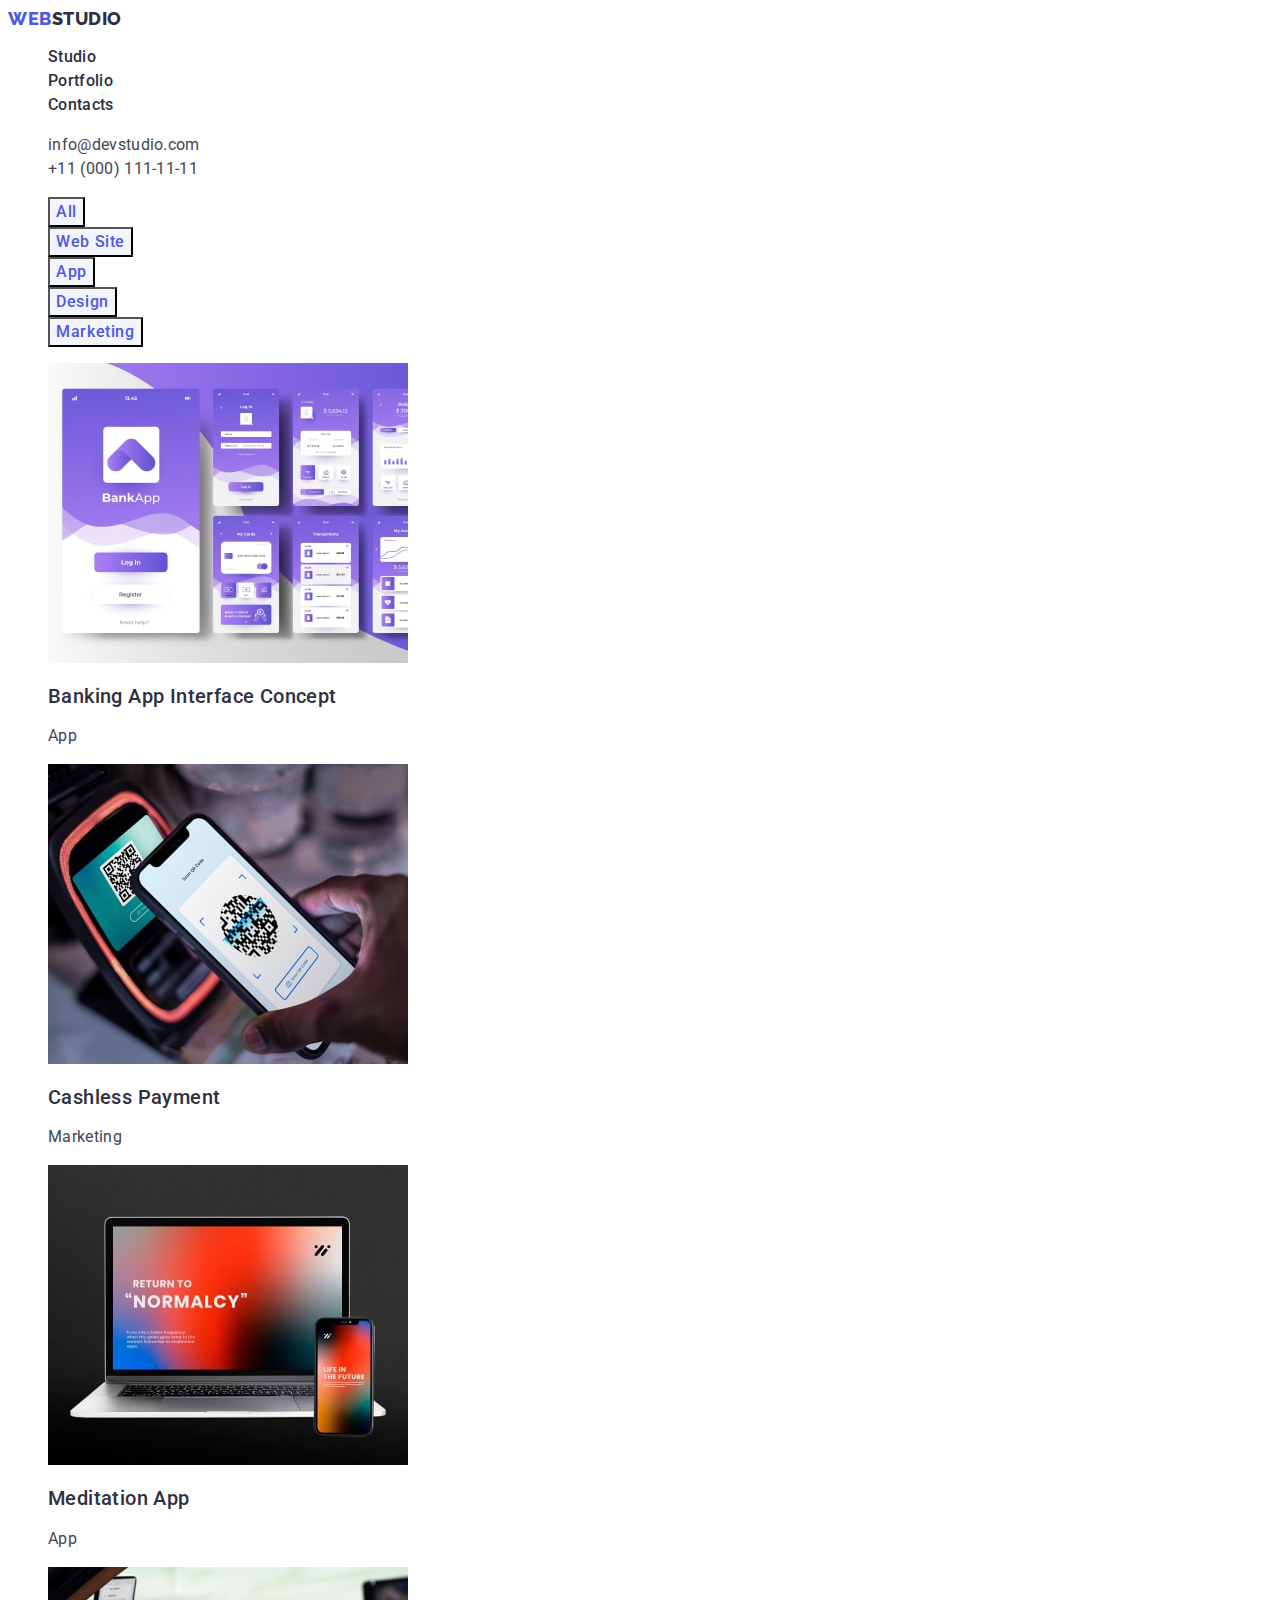
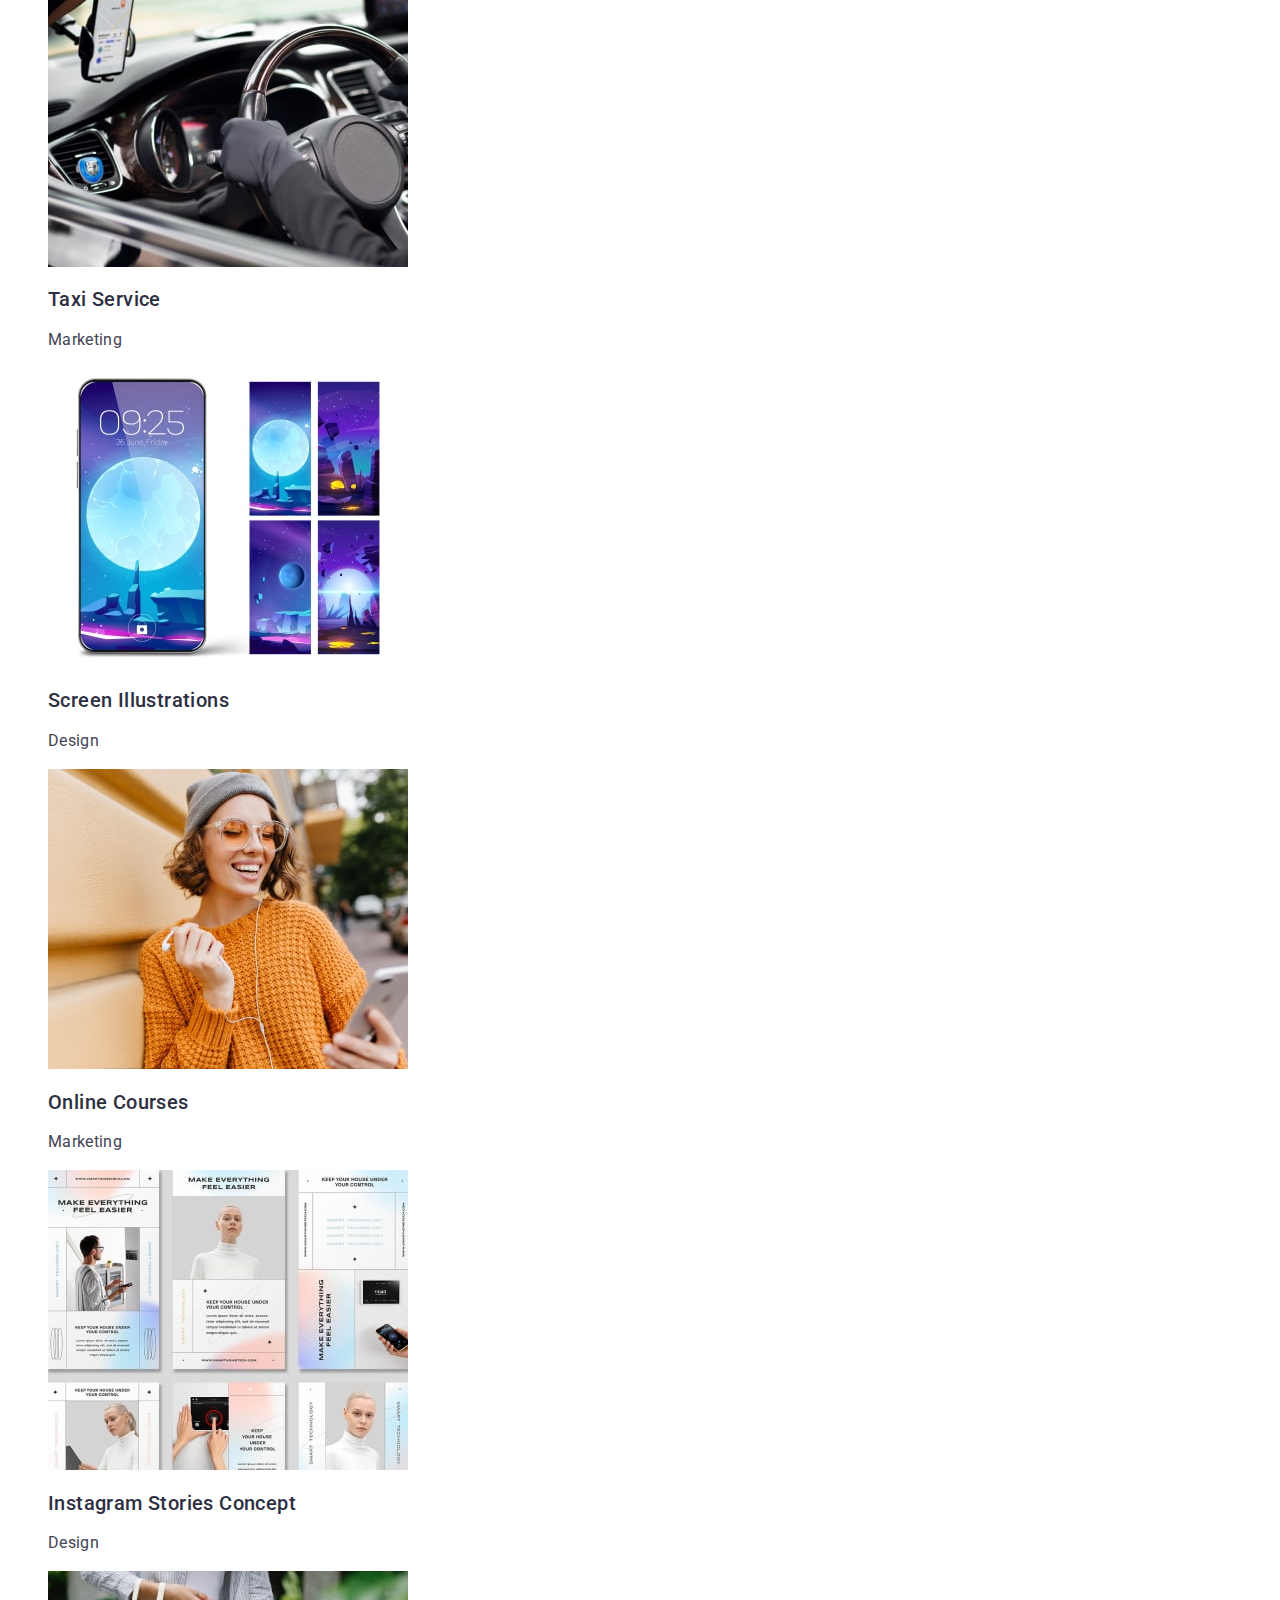
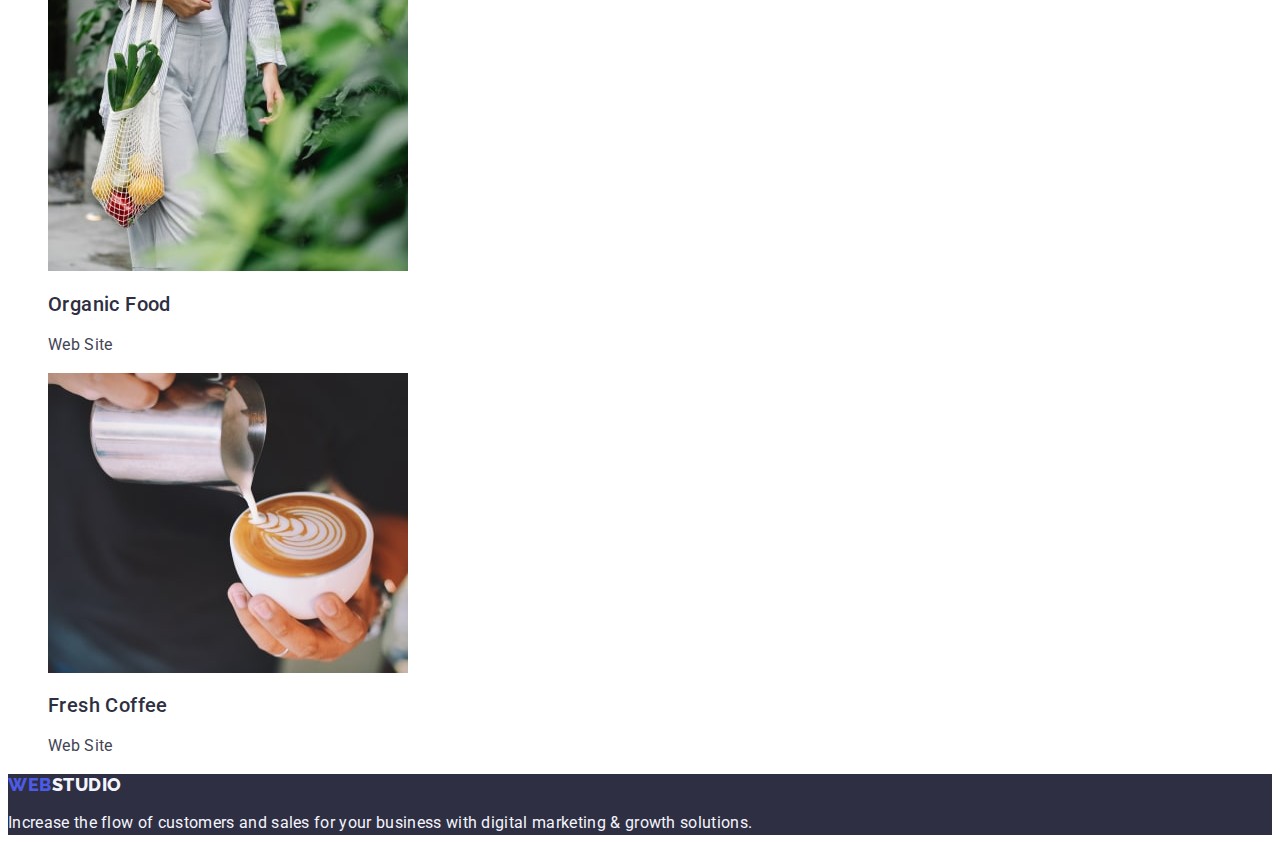
==== portfolio.html @ 81ff9414 "start" ====
<!DOCTYPE html>
<html lang="en">
  <head>
    <meta charset="UTF-8" />
    <meta name="viewport" content="width=device-width, initial-scale=1.0" />
    <title>Portfolio</title>
    <link rel="preconnect" href="https://fonts.googleapis.com" />
    <link rel="preconnect" href="https://fonts.gstatic.com" crossorigin />
    <link
      href="https://fonts.googleapis.com/css2?family=Raleway:wght@800&family=Roboto:wght@400;500;700&display=swap"
      rel="stylesheet"
    />
    <link rel="stylesheet" href="./css/style.css" />
  </head>
  <body>
    <header class="header">
      <nav class="header-navigation">
        <a class="header-logo link" href="./index.html"
          >Web<span class="header-logo-second">Studio</span></a
        >
        <ul class="header-list list">
          <li class="header-item">
            <a class="header-link link" href="./index.html">Studio</a>
          </li>
          <li class="header-item">
            <a class="header-link link" href="./portfolio.html">Portfolio</a>
          </li>
          <li class="header-item">
            <a class="header-link link" href="">Contacts</a>
          </li>
        </ul>
      </nav>
      <address class="header-mailto">
        <ul class="header-mailto-list list">
          <li class="header-mailto-item">
            <a class="header-mailto-link link" href="mailto:info@devstudio.com"
              >info@devstudio.com</a
            >
          </li>
          <li class="header-mailto-item">
            <a class="header-mailto-link link" href="tel:+110001111111"
              >+11 (000) 111-11-11</a
            >
          </li>
        </ul>
      </address>
    </header>
    <main>
      <section class="portfolio">
        <h1 hidden>Portfolio</h1>
        <ul class="portfolio-list list">
          <li class="portfolio-item">
            <button type="button" class="portfolio-btn link-btn">All</button>
          </li>
          <li class="portfolio-item">
            <button type="button" class="portfolio-btn link-btn">
              Web Site
            </button>
          </li>
          <li class="portfolio-item">
            <button type="button" class="portfolio-btn link-btn">App</button>
          </li>
          <li class="portfolio-item">
            <button type="button" class="portfolio-btn link-btn">Design</button>
          </li>
          <li class="portfolio-item">
            <button type="button" class="portfolio-btn link-btn">
              Marketing
            </button>
          </li>
        </ul>
        <ul class="portfolio-sec-list list">
          <li class="portfolio-sec-item">
            <a href="" class="portfolio-sec-link link">
              <img
                src="./images/imgportf1.jpg"
                alt="Banking App"
                width="360"
                height="300"
              />
              <h2 class="portfolio-sec-subtitle">
                Banking App Interface Concept
              </h2>
              <p class="portfolio-sec-text">App</p>
            </a>
          </li>
          <li class="portfolio-sec-item">
            <a href="" class="portfolio-sec-link link">
              <img
                class="portfolio-sec-img"
                src="./images/imgportf2.jpg"
                alt="Cashless Payment"
                width="360"
                height="300"
              />
              <h2 class="portfolio-sec-subtitle">Cashless Payment</h2>
              <p class="portfolio-sec-text">Marketing</p>
            </a>
          </li>
          <li class="portfolio-sec-item">
            <a href="" class="portfolio-sec-link link">
              <img
                class="portfolio-sec-img"
                src="./images/imgportf3.jpg"
                alt="Meditation App"
                width="360"
                height="300"
              />
              <h2 class="portfolio-sec-subtitle">Meditation App</h2>
              <p class="portfolio-sec-text">App</p>
            </a>
          </li>
          <li class="portfolio-sec-item">
            <a href="" class="portfolio-sec-link link">
              <img
                class="portfolio-sec-img"
                src="./images/imgportf4.jpg"
                alt="Taxi Service"
                width="360"
                height="300"
              />
              <h2 class="portfolio-sec-subtitle">Taxi Service</h2>
              <p class="portfolio-sec-text">Marketing</p>
            </a>
          </li>
          <li class="portfolio-sec-item">
            <a href="" class="portfolio-sec-link link">
              <img
                class="portfolio-sec-img"
                src="./images/imgportf5.jpg"
                alt="Screen Illustrations"
                width="360"
                height="300"
              />
              <h2 class="portfolio-sec-subtitle">Screen Illustrations</h2>
              <p class="portfolio-sec-text">Design</p>
            </a>
          </li>
          <li class="portfolio-sec-item">
            <a href="" class="portfolio-sec-link link">
              <img
                class="portfolio-sec-img"
                src="./images/imgportf6.jpg"
                alt="Girl smiles"
                width="360"
                height="300"
              />
              <h2 class="portfolio-sec-subtitle">Online Courses</h2>
              <p class="portfolio-sec-text">Marketing</p>
            </a>
          </li>
          <li class="portfolio-sec-item">
            <a href="" class="portfolio-sec-link link">
              <img
                class="portfolio-sec-img"
                src="./images/imgportf7.jpg"
                alt="Instagram Stories Concept"
                width="360"
                height="300"
              />
              <h2 class="portfolio-sec-subtitle">Instagram Stories Concept</h2>
              <p class="portfolio-sec-text">Design</p>
            </a>
          </li>
          <li class="portfolio-sec-item">
            <a href="" class="portfolio-sec-link link">
              <img
                class="portfolio-sec-img"
                src="./images/imgportf8.jpg"
                alt="Woman carries vegetables"
                width="360"
                height="300"
              />
              <h2 class="portfolio-sec-subtitle">Organic Food</h2>
              <p class="portfolio-sec-text">Web Site</p>
            </a>
          </li>
          <li class="portfolio-sec-item">
            <a href="" class="portfolio-sec-link link">
              <img
                class="portfolio-sec-img"
                src="./images/imgportf9.jpg"
                alt="Cup of coffee"
                width="360"
                height="300"
              />
              <h2 class="portfolio-sec-subtitle">Fresh Coffee</h2>
              <p class="portfolio-sec-text">Web Site</p>
            </a>
          </li>
        </ul>
      </section>
    </main>
    <footer class="footer">
      <a class="footer-logo link" href="./index.html"
        >Web<span class="footer-logo-second">Studio</span></a
      >
      <p class="footer-text">
        Increase the flow of customers and sales for your business with digital
        marketing & growth solutions.
      </p>
    </footer>
  </body>
</html>
---- css/style.css ----
:root {
  --color-iris: #4d5ae5;
  --color-ocean: #404bbf;
  --color-navy-blue: #2e2f42;
  --color-green: #31d0aa;
  --color-slate: #434455;
  --color-light-slate: #8e8f99;
  --color-cornflower: #e7e9fc;
  --color-cloud: #f4f4fd;
  --color-navy-blue-modal: #2e2f42;
  --color-grey: #2e2f42;
  --color-white: #ffffff;
  --color-dairy: #fcfcfc;

  --font-family: "Roboto", sans-serif;
  --font-family: "Raleway" sans-serif;

  --font-weight: 800px;
  --font-weight: 700px;
  --font-weight: 500px;
  --font-weight: 400px;

  --font-size: 16px;
  --font-size: 18px;
  --font-size: 20px;
  --font-size: 36px;
  --font-size: 56px;

  --text-decoration: none;
  --list-style-type: none;

  --line-height: 1.16em;
  --line-height: 1.5em;
  --line-height: 1.07em;
  --line-height: 1.2em;
  --line-height: 1.11em;
  --line-height: 1.17em;
  --letter-spacing: -0.02em;
  --letter-spacing: -0.03em;
  --letter-spacing: -0.04em;
  --text-transform: uppercase;
  --background-color: #fff;
  --background-color: #404bbf;
  --background-color: #2e2f42;
  --background-color: #4d5ae5;
}

body {
  font-family: "Roboto", sans-serif;
  background-color: #fff;
  color: #434455;
}

.link {
  text-decoration: none;
}
.link-btn {
  text-decoration: none;
}
.link-logo {
  text-decoration: none;
}
.link:hover,
.link:focus {
  color: #404bbf;
}
.link-btn:hover,
.link-btn:focus {
  color: #fff;
  background-color: #404bbf;
}
.list {
  list-style-type: none;
}

.header-logo {
  color: #4d5ae5;
  background-color: var(--white, #fff);
  font-family: "Raleway", sans-serif;
  font-size: 18px;
  font-weight: 800;
  line-height: 1.17em;
  letter-spacing: 0.03em;
  text-transform: uppercase;
  text-decoration: none;
}

.header-logo-second {
  color: var(--navyblue, #2e2f42);
}

.header-link {
  color: var(--navyblue, #2e2f42);
  font-size: 16px;
  font-weight: 500;
  line-height: 1.5em;
  letter-spacing: 0.02em;
}

.header-mailto {
  font-style: normal;
}

.header-mailto-link {
  color: var(--slate, #434455);
  font-size: 16px;
  line-height: 1.5em;
  letter-spacing: 0.02em;
}

.hero {
  background-color: #2e2f42;
}
.hero-title {
  color: var(--white, #fff);
  text-align: center;
  font-size: 56px;
  line-height: 1.07em;
  letter-spacing: 0.02em;
}
.hero-button {
  color: var(--white, #fff);
  background-color: var(--iris, #4d5ae5);
  font-family: "Roboto", sans-serif;
  font-weight: 500;
  font-size: 16px;
  line-height: 1.5em;
  letter-spacing: 0.04em;
  cursor: pointer;
}
.values {
  font-weight: 500;
  font-size: 20px;
  line-height: 1.2em;
  letter-spacing: 0.02em;
}
.values-subtitle {
  color: #2e2f42;
  font-weight: 500;
  font-size: 20px;
  line-height: 1.2em;
  letter-spacing: 0.02em;
}
.values-text {
  font-size: 16px;
  line-height: 1.5em;
  letter-spacing: 0.02em;
  color: var(--slate, #434455);
}
.product {
  background-color: var(--white, #fff);
}
.product-title {
  color: var(--navyblue, #2e2f42);
  text-align: center;
  font-size: 36px;
  line-height: 1.11em;
  letter-spacing: 0.02em;
  text-transform: capitalize;
}
.product-img {
  color: #e7e9fc;
}
.team {
  background-color: var(--cloud, #f4f4fd);
}
.team-title {
  color: var(--navyblue, #2e2f42);
  text-align: center;
  font-size: 36px;
  line-height: 1.11em;
  letter-spacing: 0.02em;
  text-transform: capitalize;
}
.team-item {
  background-color: var(--white, #fff);
}
.team-img {
  background-color: var(--white, #fff);
}
.team-subtitle {
  background-color: var(--white, #fff);
  color: var(--navyblue, #2e2f42);
  font-size: 20px;
  font-weight: 500;
  line-height: 1.2em;
  letter-spacing: 0.02em;
}
.team-text {
  background-color: var(--white, #fff);
  color: var(--slate, #434455);
  font-size: 16px;
  line-height: 1.5em;
  letter-spacing: 0.02em;
}
.footer {
  background-color: var(--navyblue, #2e2f42);
}
.footer-logo {
  color: var(--iris, #4d5ae5);
  font-family: "Raleway", sans-serif;
  font-size: 18px;
  font-weight: 800;
  line-height: 1.17em;
  letter-spacing: 0.03em;
  text-transform: uppercase;
}
.footer-logo-second {
  color: var(--cloud, #f4f4fd);
}
.footer-text {
  color: var(--cloud, #f4f4fd);
  font-size: 16px;
  line-height: 1.5em;
  letter-spacing: 0.02em;
}

.portfolio {
  background-color: var(--white, #fff);
}
.portfolio-btn {
  background-color: var(--cloud, #f4f4fd);
  color: #4d5ae5;
  text-align: center;
  font-family: "Roboto", sans-serif;
  font-size: 16px;
  font-weight: 500;
  line-height: 1.5;
  letter-spacing: 0.04em;
  cursor: pointer;
}
.portfolio-sec-subtitle {
  color: var(--navyblue, #2e2f42);
  font-size: 20px;
  font-weight: 500;
  line-height: 1.2;
  letter-spacing: 0.02em;
}
.portfolio-sec-text {
  color: var(--slate, #434455);
  font-size: 16px;
  line-height: 1.5;
  letter-spacing: 0.02em;
}
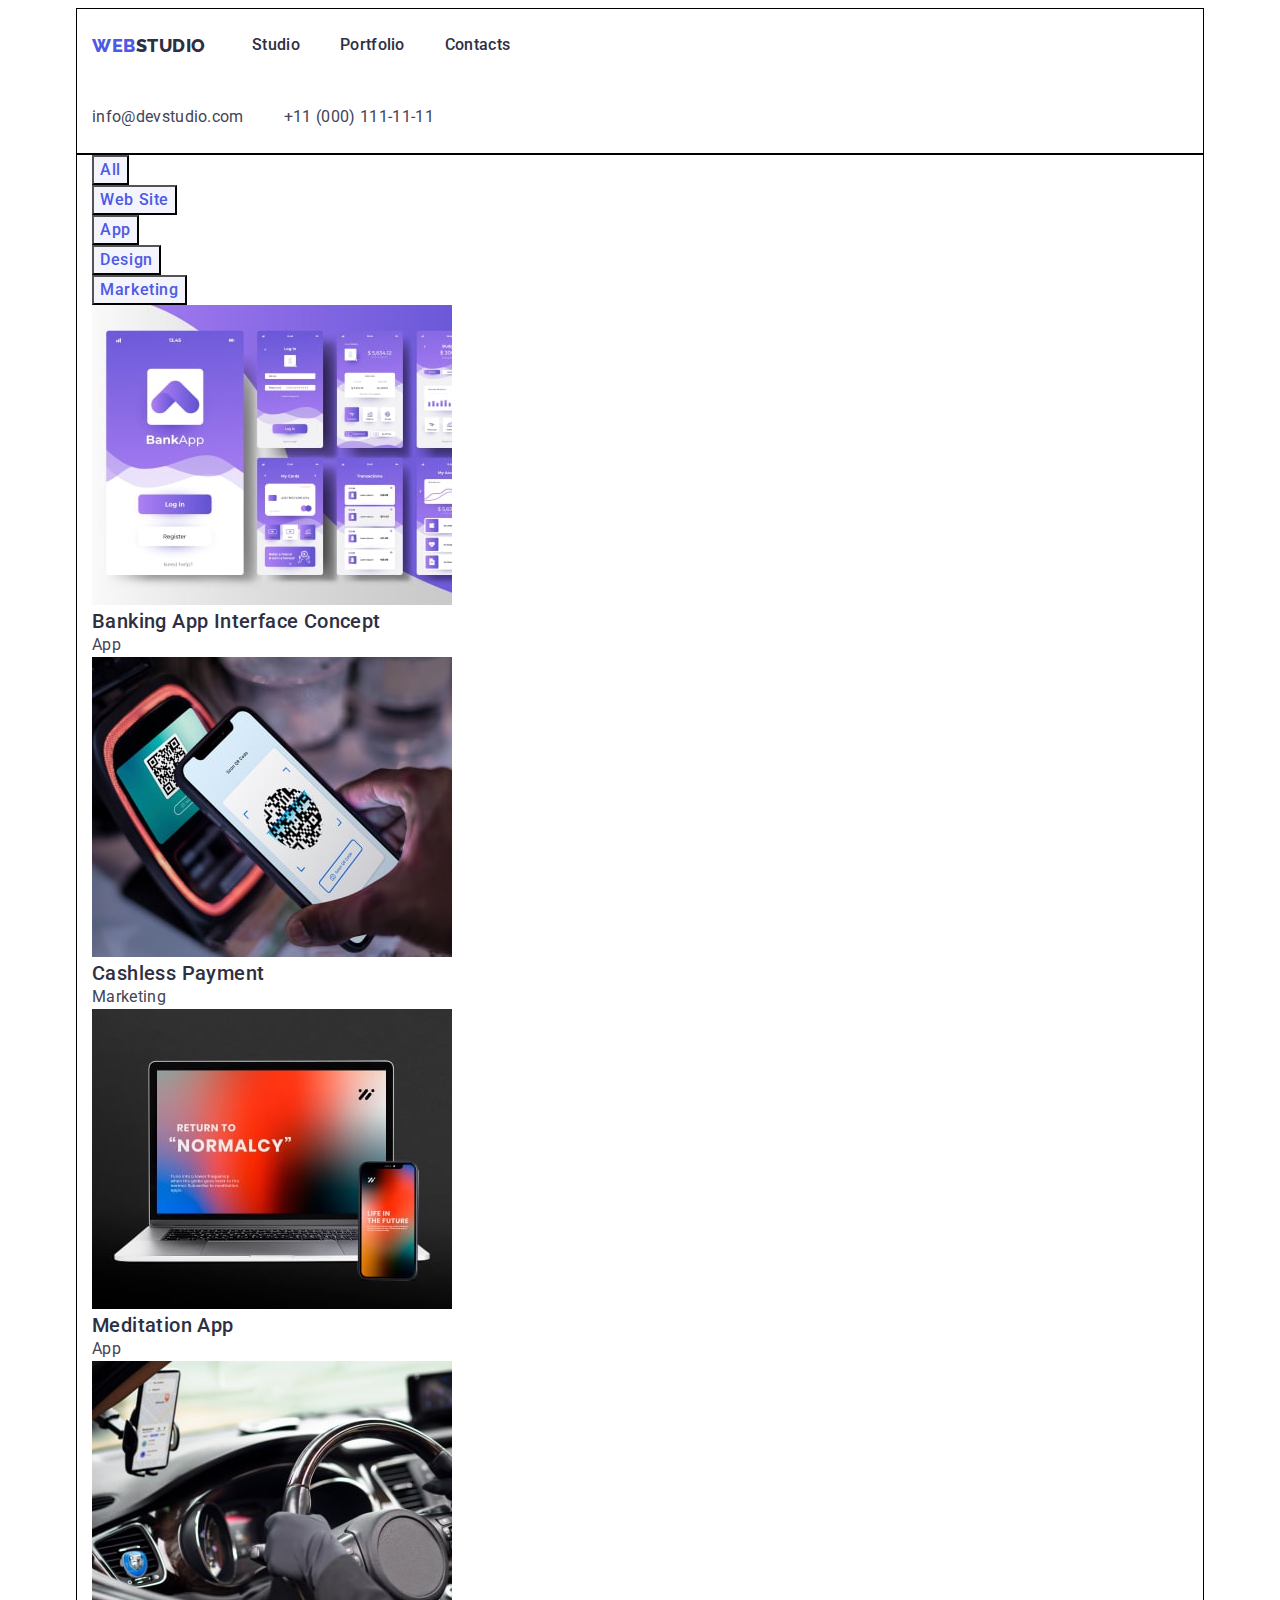
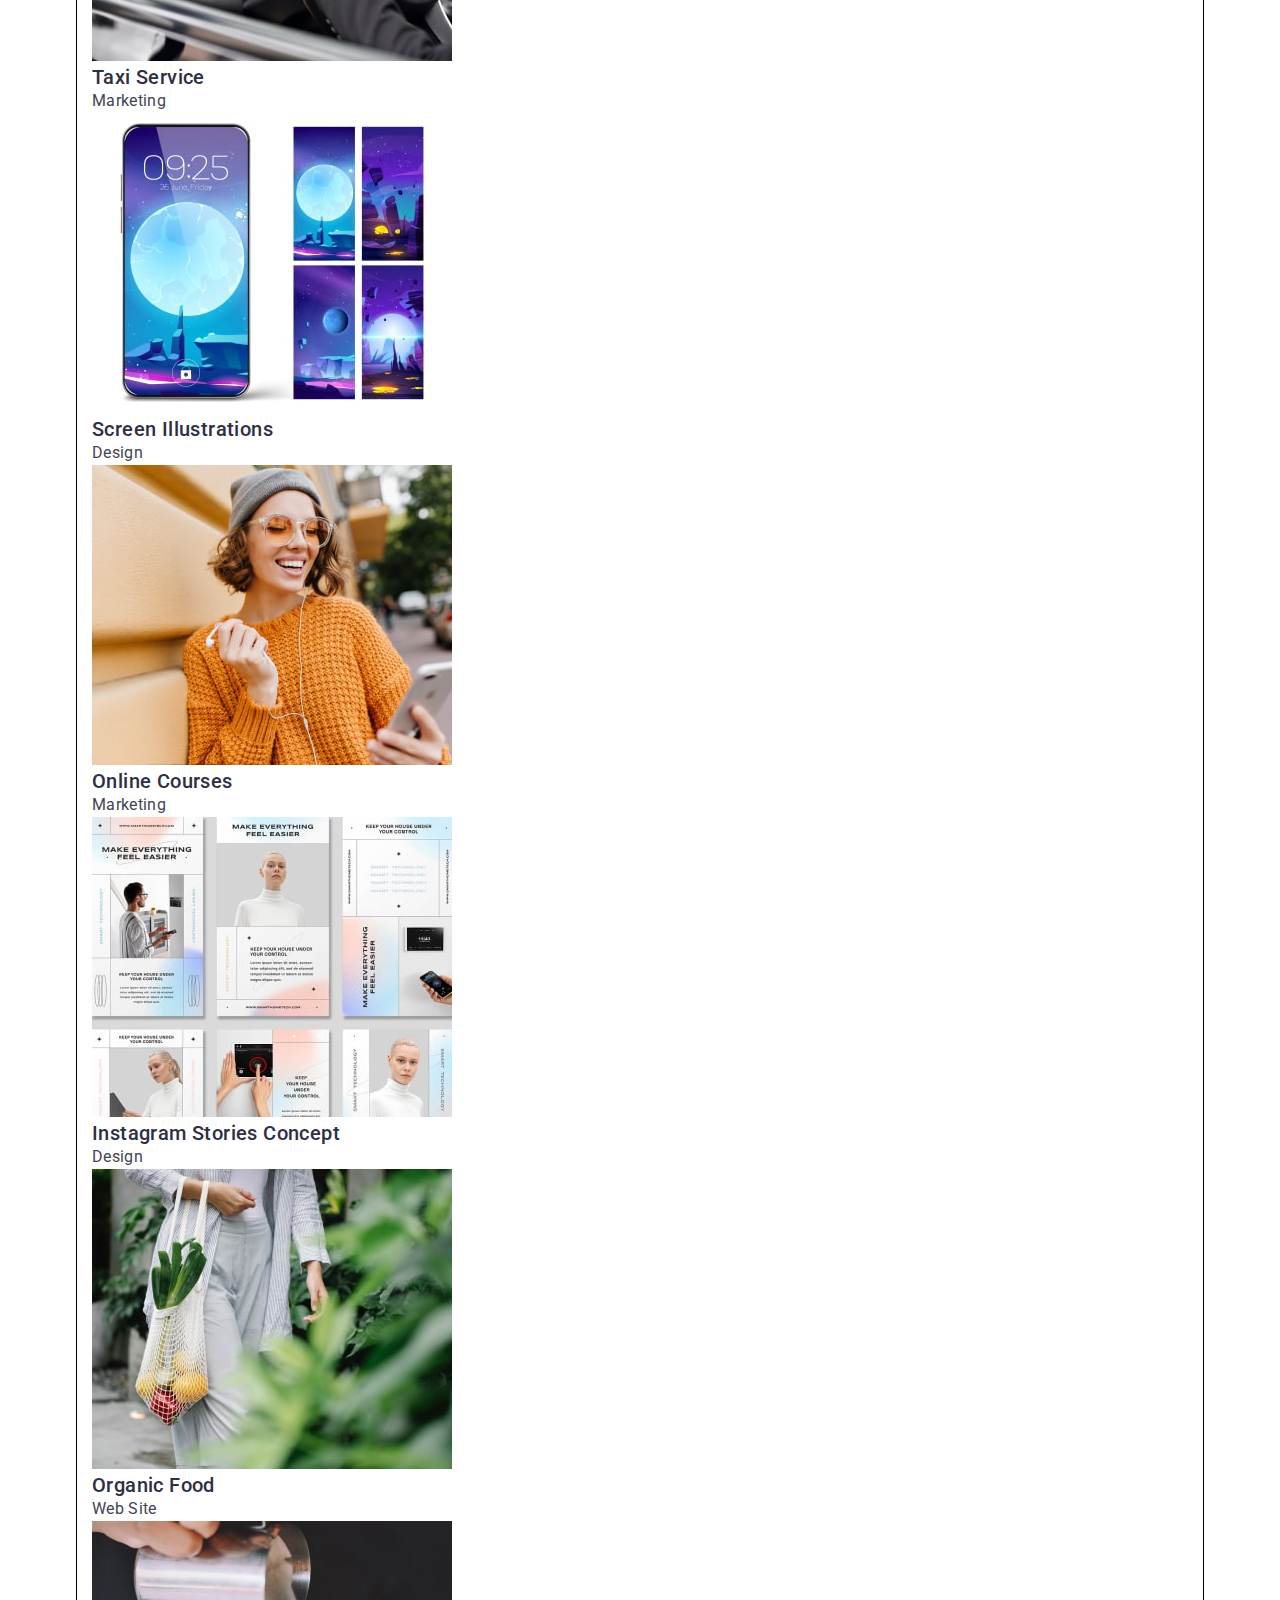
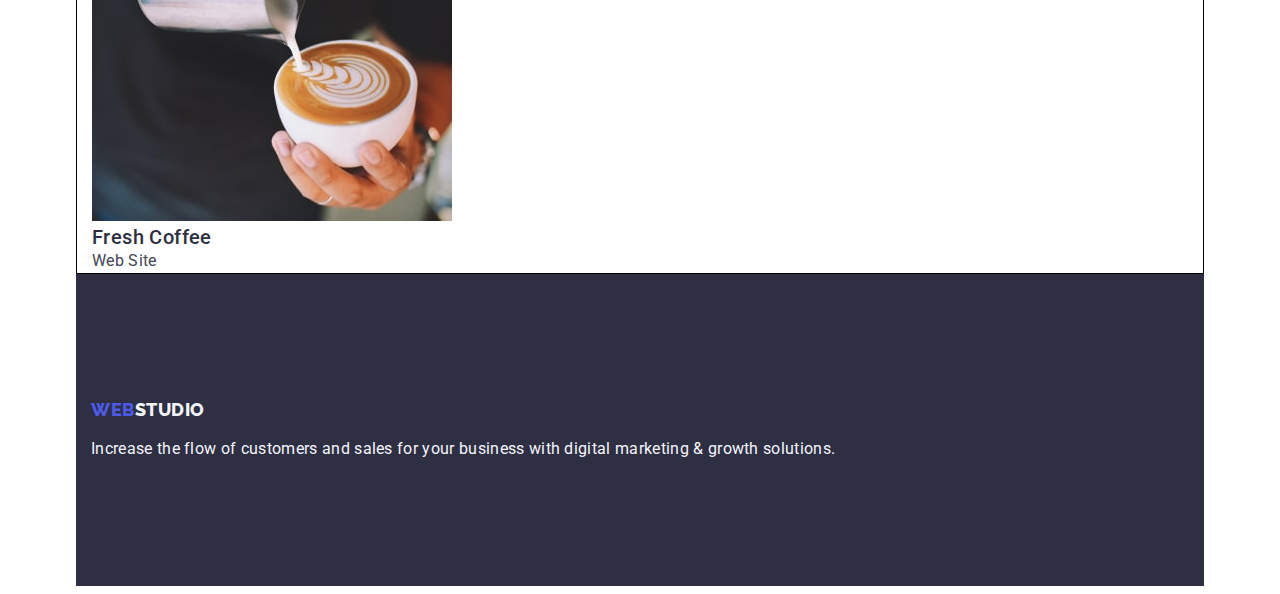
==== commit a17d02f0: "audit" ====
--- a/portfolio.html
+++ b/portfolio.html
@@ -14,191 +14,204 @@
   </head>
   <body>
     <header class="header">
-      <nav class="header-navigation">
-        <a class="header-logo link" href="./index.html"
-          >Web<span class="header-logo-second">Studio</span></a
-        >
-        <ul class="header-list list">
-          <li class="header-item">
-            <a class="header-link link" href="./index.html">Studio</a>
-          </li>
-          <li class="header-item">
-            <a class="header-link link" href="./portfolio.html">Portfolio</a>
-          </li>
-          <li class="header-item">
-            <a class="header-link link" href="">Contacts</a>
-          </li>
-        </ul>
-      </nav>
-      <address class="header-mailto">
-        <ul class="header-mailto-list list">
-          <li class="header-mailto-item">
-            <a class="header-mailto-link link" href="mailto:info@devstudio.com"
-              >info@devstudio.com</a
-            >
-          </li>
-          <li class="header-mailto-item">
-            <a class="header-mailto-link link" href="tel:+110001111111"
-              >+11 (000) 111-11-11</a
-            >
-          </li>
-        </ul>
-      </address>
+      <div class="container">
+        <nav class="header-navigation">
+          <a class="header-logo link" href="./index.html"
+            >Web<span class="header-logo-second">Studio</span></a
+          >
+          <ul class="header-list list">
+            <li class="header-item">
+              <a class="header-link link" href="./index.html">Studio</a>
+            </li>
+            <li class="header-item">
+              <a class="header-link link" href="./portfolio.html">Portfolio</a>
+            </li>
+            <li class="header-item">
+              <a class="header-link link" href="">Contacts</a>
+            </li>
+          </ul>
+        </nav>
+        <address class="header-mailto">
+          <ul class="header-mailto-list list">
+            <li class="header-mailto-item">
+              <a
+                class="header-mailto-link link"
+                href="mailto:info@devstudio.com"
+                >info@devstudio.com</a
+              >
+            </li>
+            <li class="header-mailto-item">
+              <a class="header-mailto-link link" href="tel:+110001111111"
+                >+11 (000) 111-11-11</a
+              >
+            </li>
+          </ul>
+        </address>
+      </div>
     </header>
     <main>
       <section class="portfolio">
-        <h1 hidden>Portfolio</h1>
-        <ul class="portfolio-list list">
-          <li class="portfolio-item">
-            <button type="button" class="portfolio-btn link-btn">All</button>
-          </li>
-          <li class="portfolio-item">
-            <button type="button" class="portfolio-btn link-btn">
-              Web Site
-            </button>
-          </li>
-          <li class="portfolio-item">
-            <button type="button" class="portfolio-btn link-btn">App</button>
-          </li>
-          <li class="portfolio-item">
-            <button type="button" class="portfolio-btn link-btn">Design</button>
-          </li>
-          <li class="portfolio-item">
-            <button type="button" class="portfolio-btn link-btn">
-              Marketing
-            </button>
-          </li>
-        </ul>
-        <ul class="portfolio-sec-list list">
-          <li class="portfolio-sec-item">
-            <a href="" class="portfolio-sec-link link">
-              <img
-                src="./images/imgportf1.jpg"
-                alt="Banking App"
-                width="360"
-                height="300"
-              />
-              <h2 class="portfolio-sec-subtitle">
-                Banking App Interface Concept
-              </h2>
-              <p class="portfolio-sec-text">App</p>
-            </a>
-          </li>
-          <li class="portfolio-sec-item">
-            <a href="" class="portfolio-sec-link link">
-              <img
-                class="portfolio-sec-img"
-                src="./images/imgportf2.jpg"
-                alt="Cashless Payment"
-                width="360"
-                height="300"
-              />
-              <h2 class="portfolio-sec-subtitle">Cashless Payment</h2>
-              <p class="portfolio-sec-text">Marketing</p>
-            </a>
-          </li>
-          <li class="portfolio-sec-item">
-            <a href="" class="portfolio-sec-link link">
-              <img
-                class="portfolio-sec-img"
-                src="./images/imgportf3.jpg"
-                alt="Meditation App"
-                width="360"
-                height="300"
-              />
-              <h2 class="portfolio-sec-subtitle">Meditation App</h2>
-              <p class="portfolio-sec-text">App</p>
-            </a>
-          </li>
-          <li class="portfolio-sec-item">
-            <a href="" class="portfolio-sec-link link">
-              <img
-                class="portfolio-sec-img"
-                src="./images/imgportf4.jpg"
-                alt="Taxi Service"
-                width="360"
-                height="300"
-              />
-              <h2 class="portfolio-sec-subtitle">Taxi Service</h2>
-              <p class="portfolio-sec-text">Marketing</p>
-            </a>
-          </li>
-          <li class="portfolio-sec-item">
-            <a href="" class="portfolio-sec-link link">
-              <img
-                class="portfolio-sec-img"
-                src="./images/imgportf5.jpg"
-                alt="Screen Illustrations"
-                width="360"
-                height="300"
-              />
-              <h2 class="portfolio-sec-subtitle">Screen Illustrations</h2>
-              <p class="portfolio-sec-text">Design</p>
-            </a>
-          </li>
-          <li class="portfolio-sec-item">
-            <a href="" class="portfolio-sec-link link">
-              <img
-                class="portfolio-sec-img"
-                src="./images/imgportf6.jpg"
-                alt="Girl smiles"
-                width="360"
-                height="300"
-              />
-              <h2 class="portfolio-sec-subtitle">Online Courses</h2>
-              <p class="portfolio-sec-text">Marketing</p>
-            </a>
-          </li>
-          <li class="portfolio-sec-item">
-            <a href="" class="portfolio-sec-link link">
-              <img
-                class="portfolio-sec-img"
-                src="./images/imgportf7.jpg"
-                alt="Instagram Stories Concept"
-                width="360"
-                height="300"
-              />
-              <h2 class="portfolio-sec-subtitle">Instagram Stories Concept</h2>
-              <p class="portfolio-sec-text">Design</p>
-            </a>
-          </li>
-          <li class="portfolio-sec-item">
-            <a href="" class="portfolio-sec-link link">
-              <img
-                class="portfolio-sec-img"
-                src="./images/imgportf8.jpg"
-                alt="Woman carries vegetables"
-                width="360"
-                height="300"
-              />
-              <h2 class="portfolio-sec-subtitle">Organic Food</h2>
-              <p class="portfolio-sec-text">Web Site</p>
-            </a>
-          </li>
-          <li class="portfolio-sec-item">
-            <a href="" class="portfolio-sec-link link">
-              <img
-                class="portfolio-sec-img"
-                src="./images/imgportf9.jpg"
-                alt="Cup of coffee"
-                width="360"
-                height="300"
-              />
-              <h2 class="portfolio-sec-subtitle">Fresh Coffee</h2>
-              <p class="portfolio-sec-text">Web Site</p>
-            </a>
-          </li>
-        </ul>
+        <div class="container">
+          <h1 hidden>Portfolio</h1>
+          <ul class="portfolio-list list">
+            <li class="portfolio-item">
+              <button type="button" class="portfolio-btn link-btn">All</button>
+            </li>
+            <li class="portfolio-item">
+              <button type="button" class="portfolio-btn link-btn">
+                Web Site
+              </button>
+            </li>
+            <li class="portfolio-item">
+              <button type="button" class="portfolio-btn link-btn">App</button>
+            </li>
+            <li class="portfolio-item">
+              <button type="button" class="portfolio-btn link-btn">
+                Design
+              </button>
+            </li>
+            <li class="portfolio-item">
+              <button type="button" class="portfolio-btn link-btn">
+                Marketing
+              </button>
+            </li>
+          </ul>
+          <ul class="portfolio-sec-list list">
+            <li class="portfolio-sec-item">
+              <a href="" class="portfolio-sec-link link">
+                <img
+                  class="portfolio-sec-img"
+                  src="./images/imgportf1.jpg"
+                  alt="Banking App"
+                  width="360"
+                  height="300"
+                />
+                <h2 class="portfolio-sec-subtitle">
+                  Banking App Interface Concept
+                </h2>
+                <p class="portfolio-sec-text">App</p>
+              </a>
+            </li>
+            <li class="portfolio-sec-item">
+              <a href="" class="portfolio-sec-link link">
+                <img
+                  class="portfolio-sec-img"
+                  src="./images/imgportf2.jpg"
+                  alt="Cashless Payment"
+                  width="360"
+                  height="300"
+                />
+                <h2 class="portfolio-sec-subtitle">Cashless Payment</h2>
+                <p class="portfolio-sec-text">Marketing</p>
+              </a>
+            </li>
+            <li class="portfolio-sec-item">
+              <a href="" class="portfolio-sec-link link">
+                <img
+                  class="portfolio-sec-img"
+                  src="./images/imgportf3.jpg"
+                  alt="Meditation App"
+                  width="360"
+                  height="300"
+                />
+                <h2 class="portfolio-sec-subtitle">Meditation App</h2>
+                <p class="portfolio-sec-text">App</p>
+              </a>
+            </li>
+            <li class="portfolio-sec-item">
+              <a href="" class="portfolio-sec-link link">
+                <img
+                  class="portfolio-sec-img"
+                  src="./images/imgportf4.jpg"
+                  alt="Taxi Service"
+                  width="360"
+                  height="300"
+                />
+                <h2 class="portfolio-sec-subtitle">Taxi Service</h2>
+                <p class="portfolio-sec-text">Marketing</p>
+              </a>
+            </li>
+            <li class="portfolio-sec-item">
+              <a href="" class="portfolio-sec-link link">
+                <img
+                  class="portfolio-sec-img"
+                  src="./images/imgportf5.jpg"
+                  alt="Screen Illustrations"
+                  width="360"
+                  height="300"
+                />
+                <h2 class="portfolio-sec-subtitle">Screen Illustrations</h2>
+                <p class="portfolio-sec-text">Design</p>
+              </a>
+            </li>
+            <li class="portfolio-sec-item">
+              <a href="" class="portfolio-sec-link link">
+                <img
+                  class="portfolio-sec-img"
+                  src="./images/imgportf6.jpg"
+                  alt="Girl smiles"
+                  width="360"
+                  height="300"
+                />
+                <h2 class="portfolio-sec-subtitle">Online Courses</h2>
+                <p class="portfolio-sec-text">Marketing</p>
+              </a>
+            </li>
+            <li class="portfolio-sec-item">
+              <a href="" class="portfolio-sec-link link">
+                <img
+                  class="portfolio-sec-img"
+                  src="./images/imgportf7.jpg"
+                  alt="Instagram Stories Concept"
+                  width="360"
+                  height="300"
+                />
+                <h2 class="portfolio-sec-subtitle">
+                  Instagram Stories Concept
+                </h2>
+                <p class="portfolio-sec-text">Design</p>
+              </a>
+            </li>
+            <li class="portfolio-sec-item">
+              <a href="" class="portfolio-sec-link link">
+                <img
+                  class="portfolio-sec-img"
+                  src="./images/imgportf8.jpg"
+                  alt="Woman carries vegetables"
+                  width="360"
+                  height="300"
+                />
+                <h2 class="portfolio-sec-subtitle">Organic Food</h2>
+                <p class="portfolio-sec-text">Web Site</p>
+              </a>
+            </li>
+            <li class="portfolio-sec-item">
+              <a href="" class="portfolio-sec-link link">
+                <img
+                  class="portfolio-sec-img"
+                  src="./images/imgportf9.jpg"
+                  alt="Cup of coffee"
+                  width="360"
+                  height="300"
+                />
+                <h2 class="portfolio-sec-subtitle">Fresh Coffee</h2>
+                <p class="portfolio-sec-text">Web Site</p>
+              </a>
+            </li>
+          </ul>
+        </div>
       </section>
     </main>
     <footer class="footer">
-      <a class="footer-logo link" href="./index.html"
-        >Web<span class="footer-logo-second">Studio</span></a
-      >
-      <p class="footer-text">
-        Increase the flow of customers and sales for your business with digital
-        marketing & growth solutions.
-      </p>
+      <div>
+        <a class="footer-logo link" href="./index.html"
+          >Web<span class="footer-logo-second">Studio</span></a
+        >
+        <p class="footer-text">
+          Increase the flow of customers and sales for your business with
+          digital marketing & growth solutions.
+        </p>
+      </div>
     </footer>
   </body>
 </html>
--- a/css/style.css
+++ b/css/style.css
@@ -73,6 +73,35 @@
   list-style-type: none;
 }
 
+* {
+  box-sizing: border-box;
+}
+
+h1,
+h2,
+h3,
+h4,
+h5,
+h6,
+p {
+  margin-top: 0;
+  margin-bottom: 0;
+  padding-left: 0;
+}
+
+ul {
+  margin-top: 0;
+  margin-bottom: 0;
+  padding-left: 0;
+}
+
+.container {
+  max-width: 1128px;
+  padding: 0 15px;
+  margin: 0 auto;
+  border: 1px solid #000;
+}
+
 .header-logo {
   color: #4d5ae5;
   background-color: var(--white, #fff);
@@ -83,24 +112,55 @@
   letter-spacing: 0.03em;
   text-transform: uppercase;
   text-decoration: none;
+  width: 44px;
+  padding: 25.5px 0 25.5px 0;
 }
 
 .header-logo-second {
   color: var(--navyblue, #2e2f42);
+  width: 71px;
+  padding: 25.5 1169 25.5 200;
+  margin-right: 76px;
+}
+
+.header-navigation {
+  display: inline-flex;
+  align-items: flex-start;
+  gap: 40px;
+  flex-wrap: nowrap;
+}
+
+.header-list {
+  margin: 0 832px 0 76px;
+  display: flex;
+  gap: 40px;
+  flex-direction: row;
+  padding: 24px 0 24px 0;
 }
 
 .header-link {
-  color: var(--navyblue, #2e2f42);
-  font-size: 16px;
-  font-weight: 500;
-  line-height: 1.5em;
-  letter-spacing: 0.02em;
+  display: flexbox;
+  color: var(--navyblue, #2e2f42);
+  font-size: 16px;
+  font-weight: 500;
+  line-height: 1.5em;
+  letter-spacing: 0.02em;
+  padding-top: 24px;
+  padding-bottom: 24px;
 }
 
 .header-mailto {
   font-style: normal;
 }
 
+.header-mailto-list {
+  display: flex;
+  align-items: flex-start;
+  gap: 40px;
+  flex-wrap: nowrap;
+  padding: 24px 0 24px 0;
+}
+
 .header-mailto-link {
   color: var(--slate, #434455);
   font-size: 16px;
@@ -109,9 +169,19 @@
 }
 
 .hero {
+  width: 1440px;
+  height: 660px;
+  max-width: 1128px;
+  padding: 0 15px;
   background-color: #2e2f42;
+  align-content: center;
+  flex-shrink: 0;
+  margin: 0 auto;
 }
 .hero-title {
+  display: flex;
+  width: 496px;
+  margin: 188px 472px 292px 472px;
   color: var(--white, #fff);
   text-align: center;
   font-size: 56px;
@@ -127,19 +197,35 @@
   line-height: 1.5em;
   letter-spacing: 0.04em;
   cursor: pointer;
+  display: flex;
+  padding: 16px 32px;
+  align-items: center;
+  gap: 10px;
+  border-radius: 4px;
 }
 .values {
   font-weight: 500;
   font-size: 20px;
   line-height: 1.2em;
   letter-spacing: 0.02em;
-}
+  align-content: center;
+}
+
+.values-list {
+}
+
+.values-item {
+  gap: 24px;
+}
+
 .values-subtitle {
   color: #2e2f42;
   font-weight: 500;
   font-size: 20px;
   line-height: 1.2em;
   letter-spacing: 0.02em;
+  margin-bottom: 8px;
+  margin-top: 102px;
 }
 .values-text {
   font-size: 16px;
@@ -151,6 +237,8 @@
   background-color: var(--white, #fff);
 }
 .product-title {
+  padding-top: 102px;
+  padding-bottom: 72px;
   color: var(--navyblue, #2e2f42);
   text-align: center;
   font-size: 36px;
@@ -159,12 +247,18 @@
   text-transform: capitalize;
 }
 .product-img {
+  padding-top: 72px;
+  display: block;
+  max-width: 100%;
+  height: auto;
   color: #e7e9fc;
 }
 .team {
   background-color: var(--cloud, #f4f4fd);
 }
 .team-title {
+  padding-top: 102px;
+  padding-bottom: 72px;
   color: var(--navyblue, #2e2f42);
   text-align: center;
   font-size: 36px;
@@ -172,13 +266,22 @@
   letter-spacing: 0.02em;
   text-transform: capitalize;
 }
+
+.team-list {
+  width: calc((100% - 72px) / 4);
+}
+
 .team-item {
   background-color: var(--white, #fff);
 }
 .team-img {
+  display: block;
+  max-width: 100%;
+  height: auto;
   background-color: var(--white, #fff);
 }
 .team-subtitle {
+  padding-top: 32px;
   background-color: var(--white, #fff);
   color: var(--navyblue, #2e2f42);
   font-size: 20px;
@@ -192,11 +295,20 @@
   font-size: 16px;
   line-height: 1.5em;
   letter-spacing: 0.02em;
+  padding-bottom: 32px;
 }
 .footer {
+  width: 1440px;
+  height: 312px;
+  max-width: 1128px;
+  padding: 0 15px;
+  align-content: center;
+  flex-shrink: 0;
+  margin: 0 auto;
   background-color: var(--navyblue, #2e2f42);
 }
 .footer-logo {
+  padding-top: 101.5px;
   color: var(--iris, #4d5ae5);
   font-family: "Raleway", sans-serif;
   font-size: 18px;
@@ -213,6 +325,8 @@
   font-size: 16px;
   line-height: 1.5em;
   letter-spacing: 0.02em;
+  display: block;
+  margin-top: 17.5px;
 }
 
 .portfolio {
@@ -229,6 +343,13 @@
   letter-spacing: 0.04em;
   cursor: pointer;
 }
+
+.portlolio-sec-img {
+  display: block;
+  max-width: 100%;
+  height: auto;
+}
+
 .portfolio-sec-subtitle {
   color: var(--navyblue, #2e2f42);
   font-size: 20px;
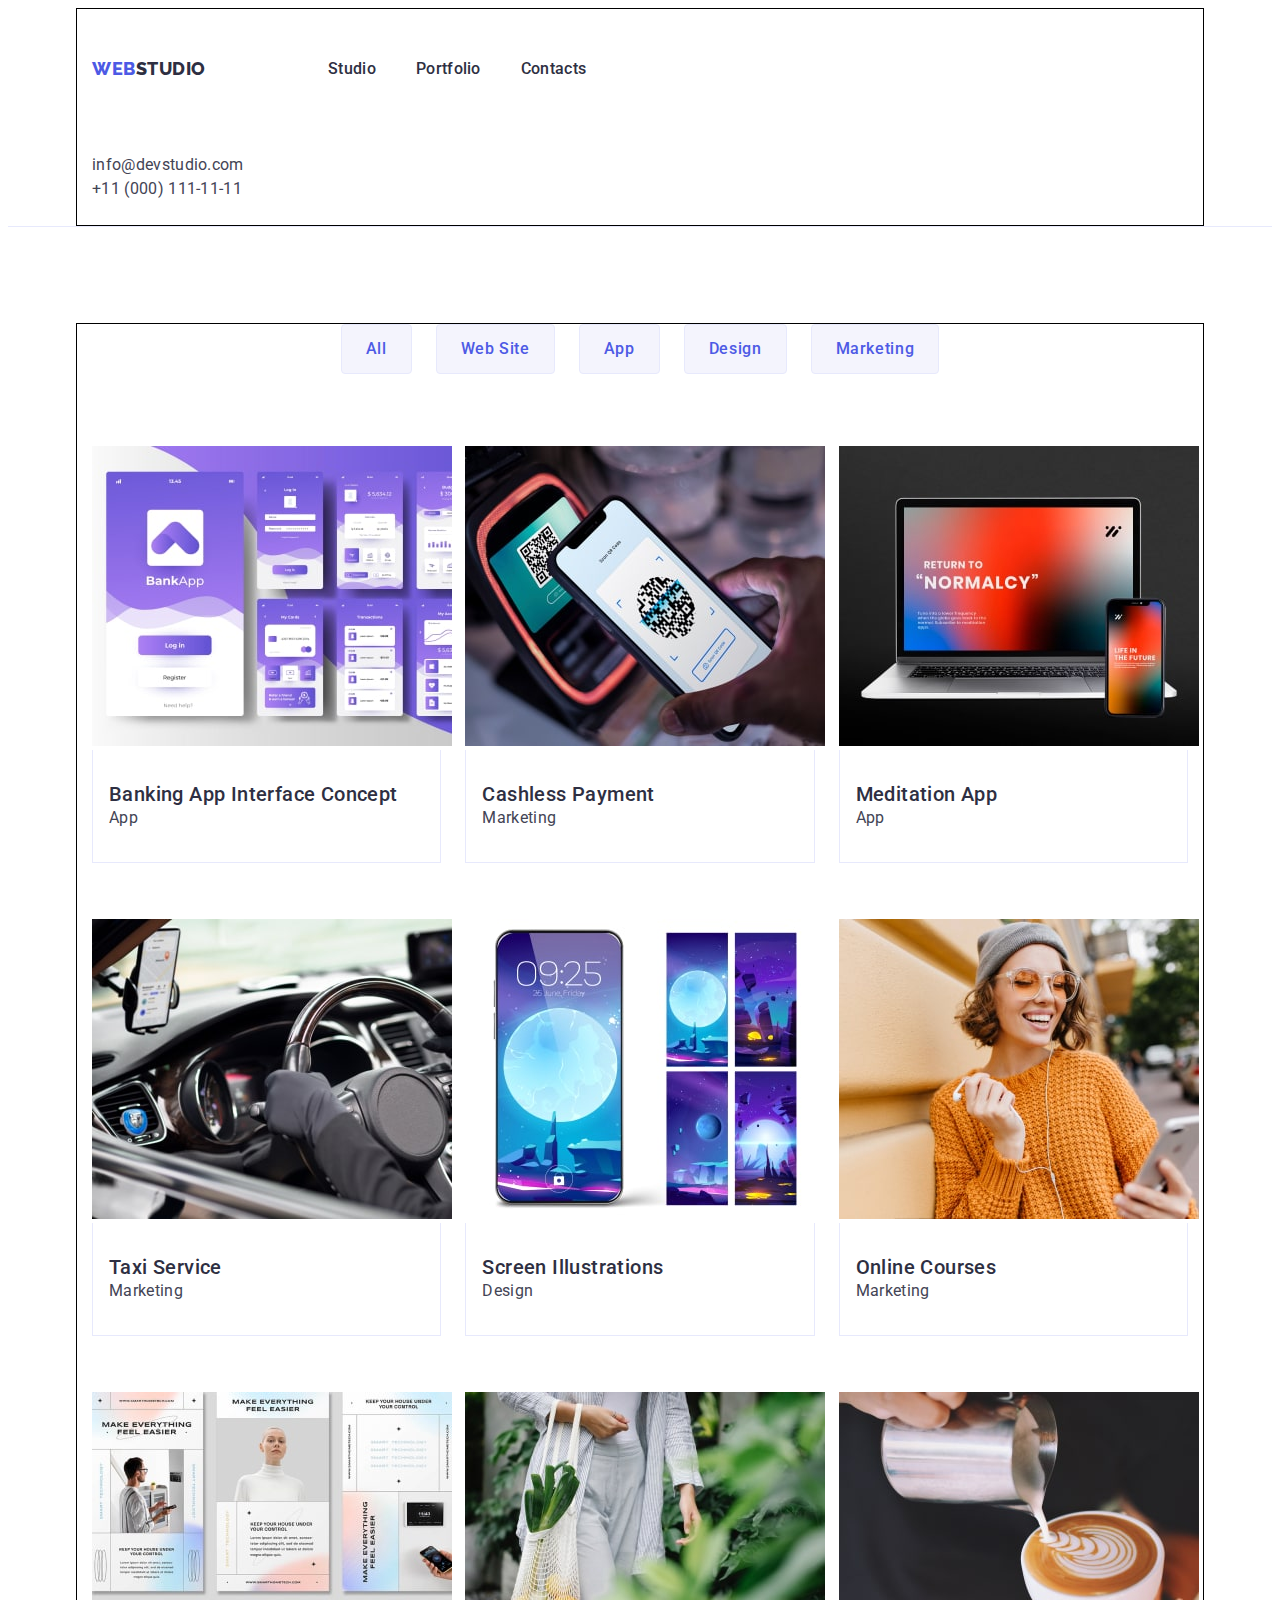
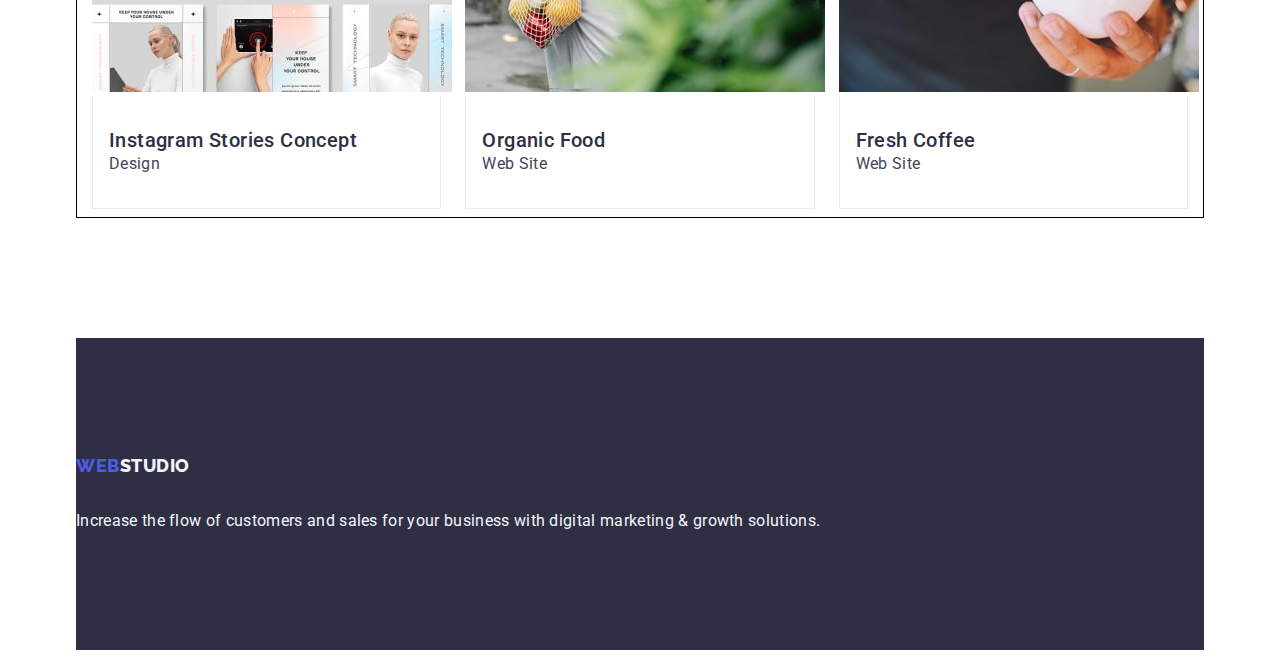
==== commit 9d940ec6: "summary" ====
--- a/portfolio.html
+++ b/portfolio.html
@@ -9,6 +9,13 @@
     <link
       href="https://fonts.googleapis.com/css2?family=Raleway:wght@800&family=Roboto:wght@400;500;700&display=swap"
       rel="stylesheet"
+    />
+    <link
+      rel="stylesheet"
+      href="https://cdnjs.cloudflare.com/ajax/libs/modern-normalize/2.0.0/modern-normalize.min.css"
+      integrity="sha512-4xo8blKMVCiXpTaLzQSLSw3KFOVPWhm/TRtuPVc4WG6kUgjH6J03IBuG7JZPkcWMxJ5huwaBpOpnwYElP/m6wg=="
+      crossorigin="anonymous"
+      referrerpolicy="no-referrer"
     />
     <link rel="stylesheet" href="./css/style.css" />
   </head>
@@ -86,10 +93,12 @@
                   width="360"
                   height="300"
                 />
-                <h2 class="portfolio-sec-subtitle">
-                  Banking App Interface Concept
-                </h2>
-                <p class="portfolio-sec-text">App</p>
+                <div class="portfolio-sec-object">
+                  <h2 class="portfolio-sec-subtitle">
+                    Banking App Interface Concept
+                  </h2>
+                  <p class="portfolio-sec-text">App</p>
+                </div>
               </a>
             </li>
             <li class="portfolio-sec-item">
@@ -101,8 +110,10 @@
                   width="360"
                   height="300"
                 />
-                <h2 class="portfolio-sec-subtitle">Cashless Payment</h2>
-                <p class="portfolio-sec-text">Marketing</p>
+                <div class="portfolio-sec-object">
+                  <h2 class="portfolio-sec-subtitle">Cashless Payment</h2>
+                  <p class="portfolio-sec-text">Marketing</p>
+                </div>
               </a>
             </li>
             <li class="portfolio-sec-item">
@@ -114,8 +125,10 @@
                   width="360"
                   height="300"
                 />
-                <h2 class="portfolio-sec-subtitle">Meditation App</h2>
-                <p class="portfolio-sec-text">App</p>
+                <div class="portfolio-sec-object">
+                  <h2 class="portfolio-sec-subtitle">Meditation App</h2>
+                  <p class="portfolio-sec-text">App</p>
+                </div>
               </a>
             </li>
             <li class="portfolio-sec-item">
@@ -127,8 +140,10 @@
                   width="360"
                   height="300"
                 />
-                <h2 class="portfolio-sec-subtitle">Taxi Service</h2>
-                <p class="portfolio-sec-text">Marketing</p>
+                <div class="portfolio-sec-object">
+                  <h2 class="portfolio-sec-subtitle">Taxi Service</h2>
+                  <p class="portfolio-sec-text">Marketing</p>
+                </div>
               </a>
             </li>
             <li class="portfolio-sec-item">
@@ -140,8 +155,10 @@
                   width="360"
                   height="300"
                 />
-                <h2 class="portfolio-sec-subtitle">Screen Illustrations</h2>
-                <p class="portfolio-sec-text">Design</p>
+                <div class="portfolio-sec-object">
+                  <h2 class="portfolio-sec-subtitle">Screen Illustrations</h2>
+                  <p class="portfolio-sec-text">Design</p>
+                </div>
               </a>
             </li>
             <li class="portfolio-sec-item">
@@ -153,8 +170,10 @@
                   width="360"
                   height="300"
                 />
-                <h2 class="portfolio-sec-subtitle">Online Courses</h2>
-                <p class="portfolio-sec-text">Marketing</p>
+                <div class="portfolio-sec-object">
+                  <h2 class="portfolio-sec-subtitle">Online Courses</h2>
+                  <p class="portfolio-sec-text">Marketing</p>
+                </div>
               </a>
             </li>
             <li class="portfolio-sec-item">
@@ -166,10 +185,12 @@
                   width="360"
                   height="300"
                 />
-                <h2 class="portfolio-sec-subtitle">
-                  Instagram Stories Concept
-                </h2>
-                <p class="portfolio-sec-text">Design</p>
+                <div class="portfolio-sec-object">
+                  <h2 class="portfolio-sec-subtitle">
+                    Instagram Stories Concept
+                  </h2>
+                  <p class="portfolio-sec-text">Design</p>
+                </div>
               </a>
             </li>
             <li class="portfolio-sec-item">
@@ -181,8 +202,10 @@
                   width="360"
                   height="300"
                 />
-                <h2 class="portfolio-sec-subtitle">Organic Food</h2>
-                <p class="portfolio-sec-text">Web Site</p>
+                <div class="portfolio-sec-object">
+                  <h2 class="portfolio-sec-subtitle">Organic Food</h2>
+                  <p class="portfolio-sec-text">Web Site</p>
+                </div>
               </a>
             </li>
             <li class="portfolio-sec-item">
@@ -194,8 +217,10 @@
                   width="360"
                   height="300"
                 />
-                <h2 class="portfolio-sec-subtitle">Fresh Coffee</h2>
-                <p class="portfolio-sec-text">Web Site</p>
+                <div class="portfolio-sec-object">
+                  <h2 class="portfolio-sec-subtitle">Fresh Coffee</h2>
+                  <p class="portfolio-sec-text">Web Site</p>
+                </div>
               </a>
             </li>
           </ul>
--- a/css/style.css
+++ b/css/style.css
@@ -68,6 +68,7 @@
 .link-btn:focus {
   color: #fff;
   background-color: #404bbf;
+  border: 1px solid transparent;
 }
 .list {
   list-style-type: none;
@@ -102,6 +103,15 @@
   border: 1px solid #000;
 }
 
+.container-header {
+  display: flex;
+  width: 1158px;
+}
+
+.header {
+  border-bottom: 1px solid #e7e9fc;
+}
+
 .header-logo {
   color: #4d5ae5;
   background-color: var(--white, #fff);
@@ -114,18 +124,18 @@
   text-decoration: none;
   width: 44px;
   padding: 25.5px 0 25.5px 0;
+  margin-right: 76px;
 }
 
 .header-logo-second {
   color: var(--navyblue, #2e2f42);
   width: 71px;
-  padding: 25.5 1169 25.5 200;
   margin-right: 76px;
 }
 
 .header-navigation {
-  display: inline-flex;
-  align-items: flex-start;
+  display: flex;
+  align-items: center;
   gap: 40px;
   flex-wrap: nowrap;
 }
@@ -139,7 +149,7 @@
 }
 
 .header-link {
-  display: flexbox;
+  display: flex;
   color: var(--navyblue, #2e2f42);
   font-size: 16px;
   font-weight: 500;
@@ -154,11 +164,12 @@
 }
 
 .header-mailto-list {
-  display: flex;
-  align-items: flex-start;
   gap: 40px;
-  flex-wrap: nowrap;
   padding: 24px 0 24px 0;
+  margin-right: 347px;
+}
+
+.header-mailto-item {
 }
 
 .header-mailto-link {
@@ -169,18 +180,12 @@
 }
 
 .hero {
-  width: 1440px;
-  height: 660px;
-  max-width: 1128px;
-  padding: 0 15px;
   background-color: #2e2f42;
-  align-content: center;
-  flex-shrink: 0;
-  margin: 0 auto;
-}
+}
+
 .hero-title {
   display: flex;
-  width: 496px;
+  max-width: 496px;
   margin: 188px 472px 292px 472px;
   color: var(--white, #fff);
   text-align: center;
@@ -197,11 +202,14 @@
   line-height: 1.5em;
   letter-spacing: 0.04em;
   cursor: pointer;
-  display: flex;
+  display: block;
+  min-width: 169px;
+  height: 56px;
   padding: 16px 32px;
   align-items: center;
   gap: 10px;
   border-radius: 4px;
+  border: none;
 }
 .values {
   font-weight: 500;
@@ -209,13 +217,16 @@
   line-height: 1.2em;
   letter-spacing: 0.02em;
   align-content: center;
+  padding: 120px 0;
 }
 
 .values-list {
+  display: flex;
+  gap: 24px;
 }
 
 .values-item {
-  gap: 24px;
+  width: calc((100% - 72px) / 4);
 }
 
 .values-subtitle {
@@ -234,11 +245,12 @@
   color: var(--slate, #434455);
 }
 .product {
+  padding-bottom: 120px;
   background-color: var(--white, #fff);
 }
 .product-title {
   padding-top: 102px;
-  padding-bottom: 72px;
+  margin-bottom: 72px;
   color: var(--navyblue, #2e2f42);
   text-align: center;
   font-size: 36px;
@@ -246,6 +258,16 @@
   letter-spacing: 0.02em;
   text-transform: capitalize;
 }
+
+.product-list {
+  display: flex;
+  gap: 24px;
+}
+
+.product-item {
+  width: calc((100% - 48px) / 3);
+}
+
 .product-img {
   padding-top: 72px;
   display: block;
@@ -254,11 +276,11 @@
   color: #e7e9fc;
 }
 .team {
+  padding: 120px 0;
   background-color: var(--cloud, #f4f4fd);
 }
 .team-title {
-  padding-top: 102px;
-  padding-bottom: 72px;
+  margin-bottom: 72px;
   color: var(--navyblue, #2e2f42);
   text-align: center;
   font-size: 36px;
@@ -268,12 +290,20 @@
 }
 
 .team-list {
+  display: flex;
+  gap: 24px;
+}
+
+.team-item {
   width: calc((100% - 72px) / 4);
-}
-
-.team-item {
-  background-color: var(--white, #fff);
-}
+  background-color: var(--white, #fff);
+  border-radius: 0px 0px 4px 4px;
+}
+
+.team-item-name {
+  padding: 32px 0;
+}
+
 .team-img {
   display: block;
   max-width: 100%;
@@ -288,6 +318,7 @@
   font-weight: 500;
   line-height: 1.2em;
   letter-spacing: 0.02em;
+  text-align: center;
 }
 .team-text {
   background-color: var(--white, #fff);
@@ -296,19 +327,21 @@
   line-height: 1.5em;
   letter-spacing: 0.02em;
   padding-bottom: 32px;
+  text-align: center;
 }
 .footer {
   width: 1440px;
   height: 312px;
   max-width: 1128px;
-  padding: 0 15px;
+  padding: 100px 0;
   align-content: center;
   flex-shrink: 0;
   margin: 0 auto;
   background-color: var(--navyblue, #2e2f42);
 }
 .footer-logo {
-  padding-top: 101.5px;
+  display: inline-block;
+  margin-bottom: 16px;
   color: var(--iris, #4d5ae5);
   font-family: "Raleway", sans-serif;
   font-size: 18px;
@@ -330,8 +363,31 @@
 }
 
 .portfolio {
-  background-color: var(--white, #fff);
-}
+  padding-top: 96px;
+  padding-bottom: 120px;
+  background-color: var(--white, #fff);
+}
+
+.visually-hidden {
+  position: absolute;
+  width: 1px;
+  height: 1px;
+  margin: -1px;
+  border: 0;
+  padding: 0;
+  white-space: nowrap;
+  clip-path: inset(100%);
+  clip: rect(0 0 0 0);
+  overflow: hidden;
+}
+
+.portfolio-list {
+  display: flex;
+  justify-content: center;
+  gap: 24px;
+  margin-bottom: 72px;
+}
+
 .portfolio-btn {
   background-color: var(--cloud, #f4f4fd);
   color: #4d5ae5;
@@ -342,6 +398,22 @@
   line-height: 1.5;
   letter-spacing: 0.04em;
   cursor: pointer;
+  padding: 12px 24px;
+  border: 1px solid #e7e9fc;
+  border-radius: 4px;
+}
+
+.portfolio-sec-list {
+  display: flex;
+  flex-wrap: wrap;
+  column-gap: 24px;
+  row-gap: 48px;
+}
+
+.portfolio-sec-item {
+  width: calc((100% - 48px) / 3);
+}
+.portfolio-sec-link {
 }
 
 .portlolio-sec-img {
@@ -350,6 +422,13 @@
   height: auto;
 }
 
+.portfolio-sec-object {
+  padding: 32px 16px;
+  border: 1px solid #e7e9fc;
+  border-top: none;
+  margin-bottom: 8px;
+}
+
 .portfolio-sec-subtitle {
   color: var(--navyblue, #2e2f42);
   font-size: 20px;
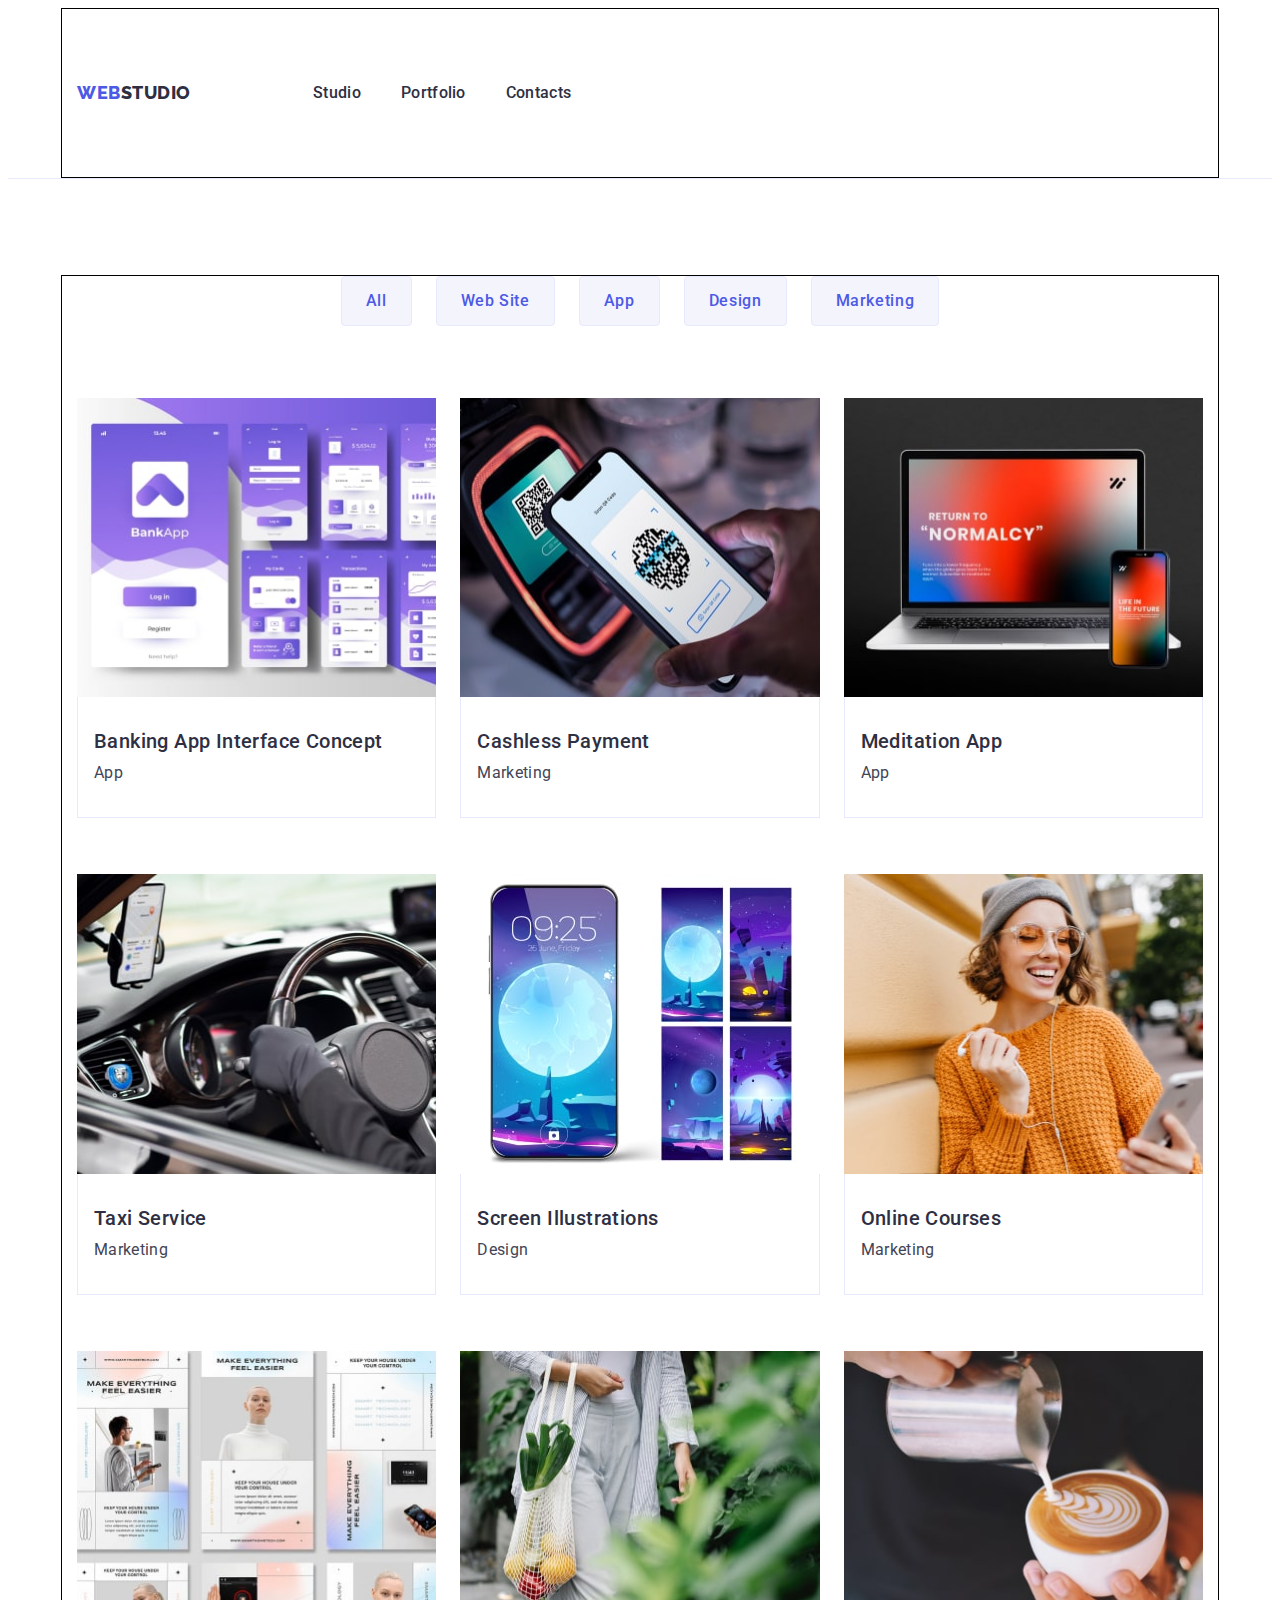
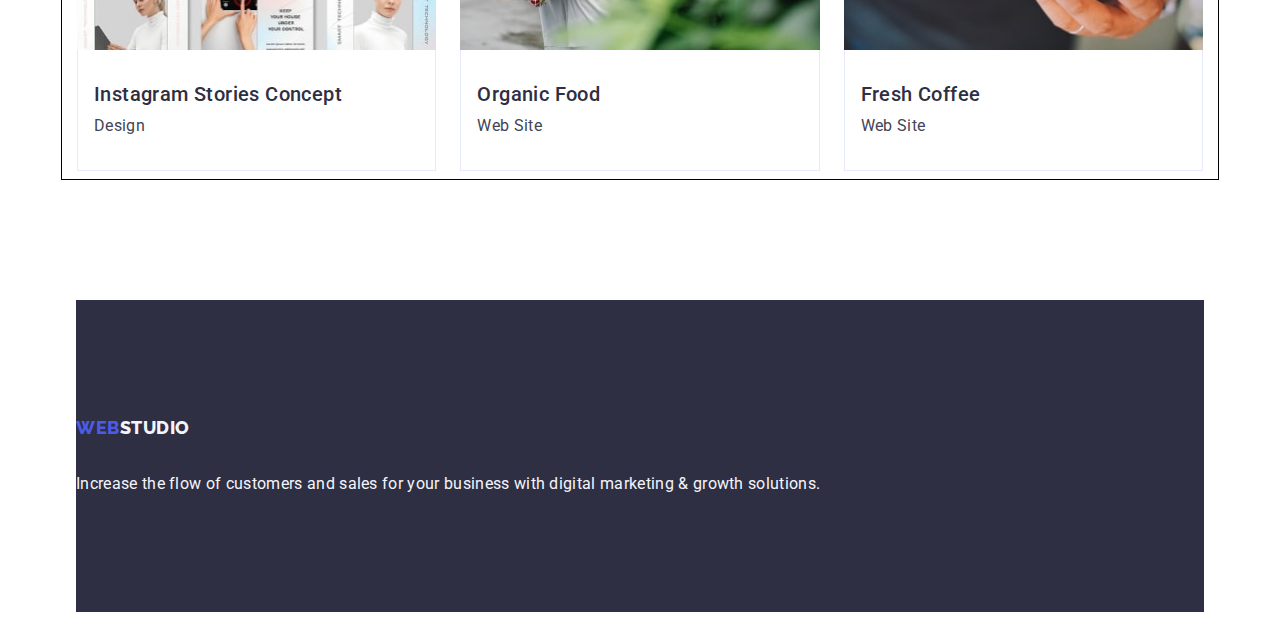
==== commit 038a5b0e: "audit" ====
--- a/portfolio.html
+++ b/portfolio.html
@@ -22,44 +22,48 @@
   <body>
     <header class="header">
       <div class="container">
-        <nav class="header-navigation">
-          <a class="header-logo link" href="./index.html"
-            >Web<span class="header-logo-second">Studio</span></a
-          >
-          <ul class="header-list list">
-            <li class="header-item">
-              <a class="header-link link" href="./index.html">Studio</a>
-            </li>
-            <li class="header-item">
-              <a class="header-link link" href="./portfolio.html">Portfolio</a>
-            </li>
-            <li class="header-item">
-              <a class="header-link link" href="">Contacts</a>
-            </li>
-          </ul>
-        </nav>
-        <address class="header-mailto">
-          <ul class="header-mailto-list list">
-            <li class="header-mailto-item">
-              <a
-                class="header-mailto-link link"
-                href="mailto:info@devstudio.com"
-                >info@devstudio.com</a
-              >
-            </li>
-            <li class="header-mailto-item">
-              <a class="header-mailto-link link" href="tel:+110001111111"
-                >+11 (000) 111-11-11</a
-              >
-            </li>
-          </ul>
-        </address>
+        <div class="container-header">
+          <nav class="header-navigation">
+            <a class="header-logo link" href="./index.html"
+              >Web<span class="header-logo-second">Studio</span></a
+            >
+            <ul class="header-list list">
+              <li class="header-item">
+                <a class="header-link link" href="./index.html">Studio</a>
+              </li>
+              <li class="header-item">
+                <a class="header-link link" href="./portfolio.html"
+                  >Portfolio</a
+                >
+              </li>
+              <li class="header-item">
+                <a class="header-link link" href="">Contacts</a>
+              </li>
+            </ul>
+          </nav>
+          <address class="header-mailto">
+            <ul class="header-mailto-list list">
+              <li class="header-mailto-item">
+                <a
+                  class="header-mailto-link link"
+                  href="mailto:info@devstudio.com"
+                  >info@devstudio.com</a
+                >
+              </li>
+              <li class="header-mailto-item">
+                <a class="header-mailto-link link" href="tel:+110001111111"
+                  >+11 (000) 111-11-11</a
+                >
+              </li>
+            </ul>
+          </address>
+        </div>
       </div>
     </header>
     <main>
       <section class="portfolio">
         <div class="container">
-          <h1 hidden>Portfolio</h1>
+          <h1 hidden class="visually-hidden">Portfolio</h1>
           <ul class="portfolio-list list">
             <li class="portfolio-item">
               <button type="button" class="portfolio-btn link-btn">All</button>
--- a/css/style.css
+++ b/css/style.css
@@ -91,13 +91,20 @@
 }
 
 ul {
+  display: flex;
   margin-top: 0;
   margin-bottom: 0;
   padding-left: 0;
 }
 
+img {
+  display: block;
+  max-width: 100%;
+  height: auto;
+}
+
 .container {
-  max-width: 1128px;
+  width: 1158px;
   padding: 0 15px;
   margin: 0 auto;
   border: 1px solid #000;
@@ -137,7 +144,6 @@
   display: flex;
   align-items: center;
   gap: 40px;
-  flex-wrap: nowrap;
 }
 
 .header-list {
@@ -164,9 +170,9 @@
 }
 
 .header-mailto-list {
+  display: flex;
   gap: 40px;
-  padding: 24px 0 24px 0;
-  margin-right: 347px;
+  padding: 24px 0;
 }
 
 .header-mailto-item {
@@ -185,8 +191,9 @@
 
 .hero-title {
   display: flex;
-  max-width: 496px;
-  margin: 188px 472px 292px 472px;
+  width: 496px;
+  padding: 188px 0;
+  margin: 0 auto 48px auto;
   color: var(--white, #fff);
   text-align: center;
   font-size: 56px;
@@ -210,6 +217,7 @@
   gap: 10px;
   border-radius: 4px;
   border: none;
+  margin: 0 auto;
 }
 .values {
   font-weight: 500;
@@ -327,6 +335,7 @@
   line-height: 1.5em;
   letter-spacing: 0.02em;
   padding-bottom: 32px;
+  margin-bottom: 8px;
   text-align: center;
 }
 .footer {
@@ -435,6 +444,7 @@
   font-weight: 500;
   line-height: 1.2;
   letter-spacing: 0.02em;
+  margin-bottom: 8px;
 }
 .portfolio-sec-text {
   color: var(--slate, #434455);
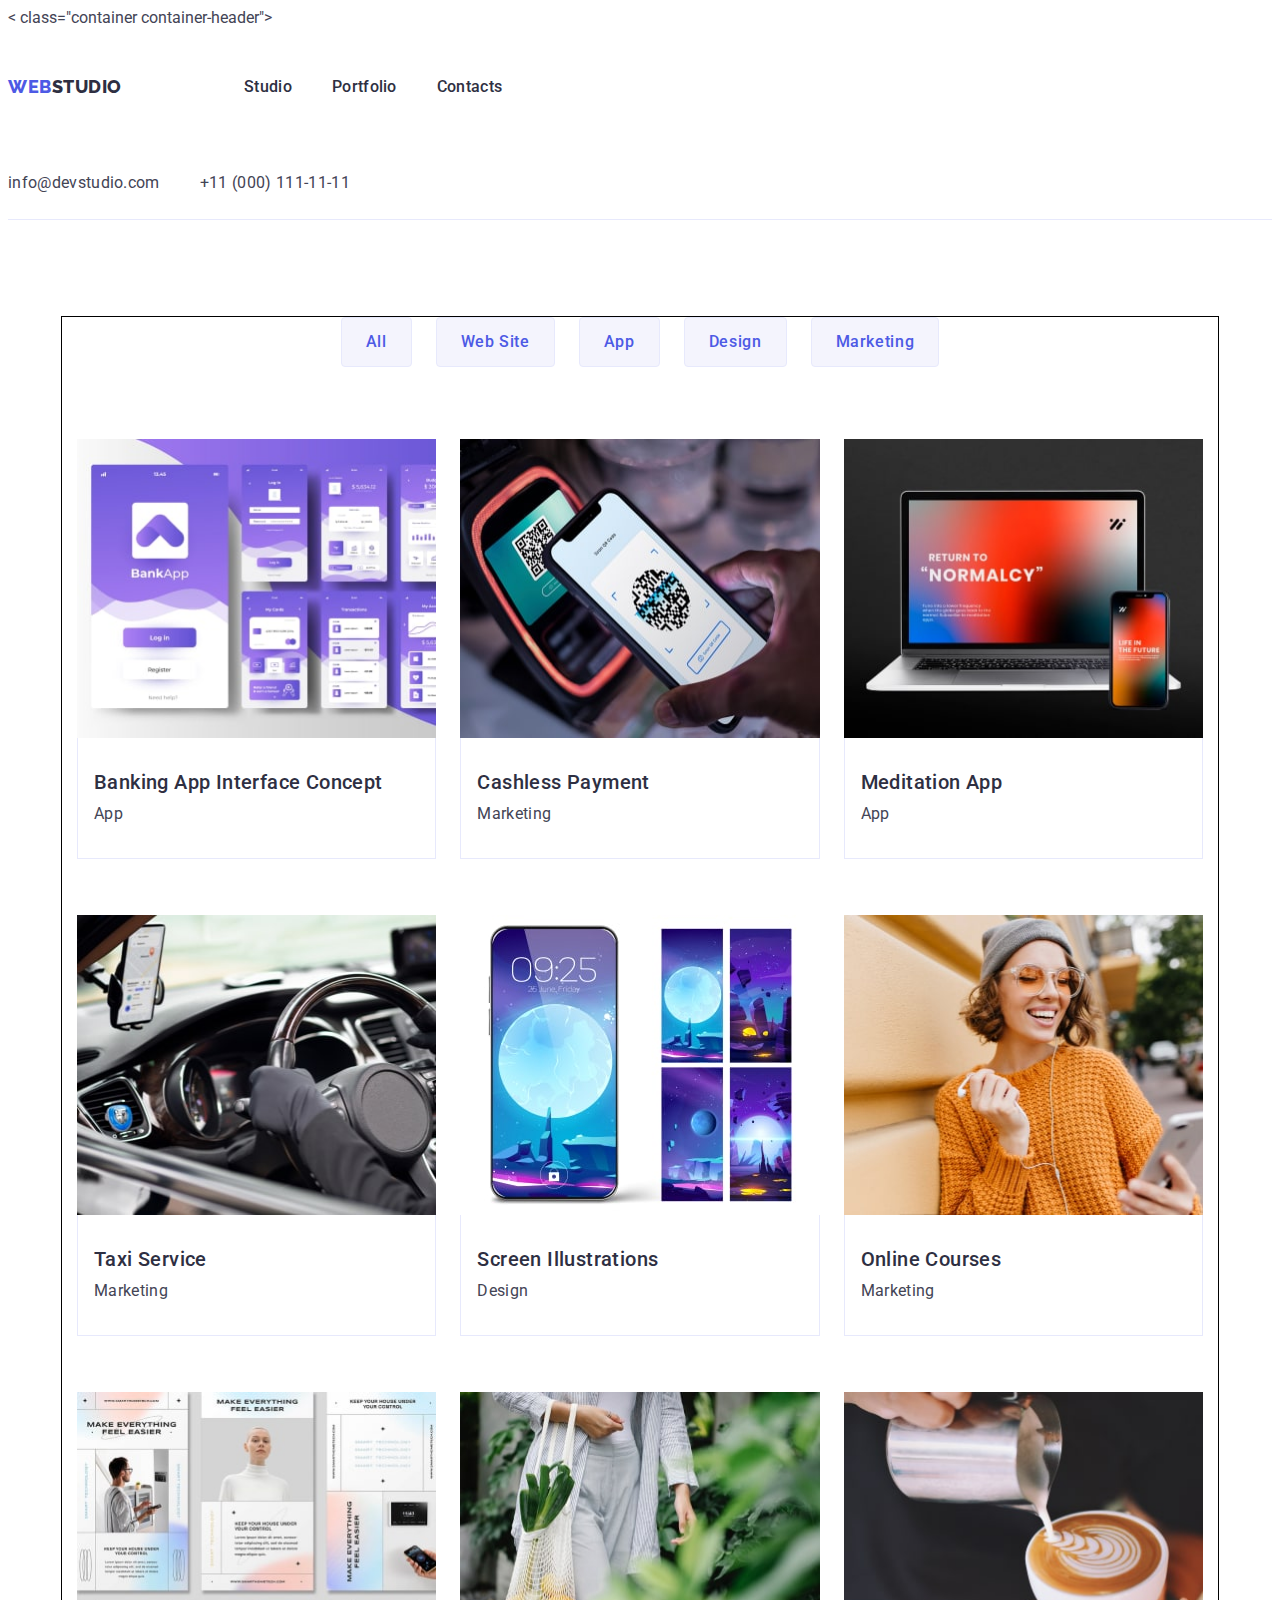
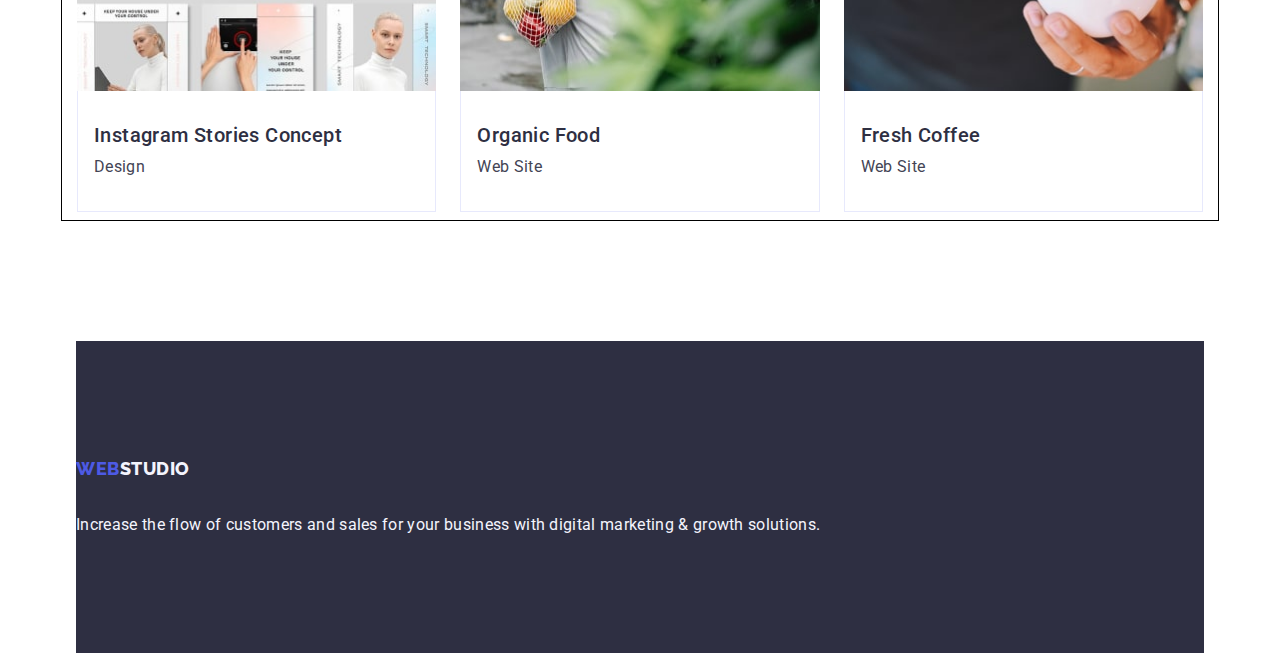
==== commit cbe2eef5: "+" ====
--- a/portfolio.html
+++ b/portfolio.html
@@ -21,8 +21,7 @@
   </head>
   <body>
     <header class="header">
-      <div class="container">
-        <div class="container-header">
+      < class="container container-header">
           <nav class="header-navigation">
             <a class="header-logo link" href="./index.html"
               >Web<span class="header-logo-second">Studio</span></a
@@ -57,7 +56,6 @@
               </li>
             </ul>
           </address>
-        </div>
       </div>
     </header>
     <main>
--- a/css/style.css
+++ b/css/style.css
@@ -187,12 +187,12 @@
 
 .hero {
   background-color: #2e2f42;
+  padding: 188px 0;
 }
 
 .hero-title {
   display: flex;
-  width: 496px;
-  padding: 188px 0;
+  max-width: 496px;
   margin: 0 auto 48px auto;
   color: var(--white, #fff);
   text-align: center;
@@ -310,6 +310,7 @@
 
 .team-item-name {
   padding: 32px 0;
+  margin-bottom: 8px;
 }
 
 .team-img {
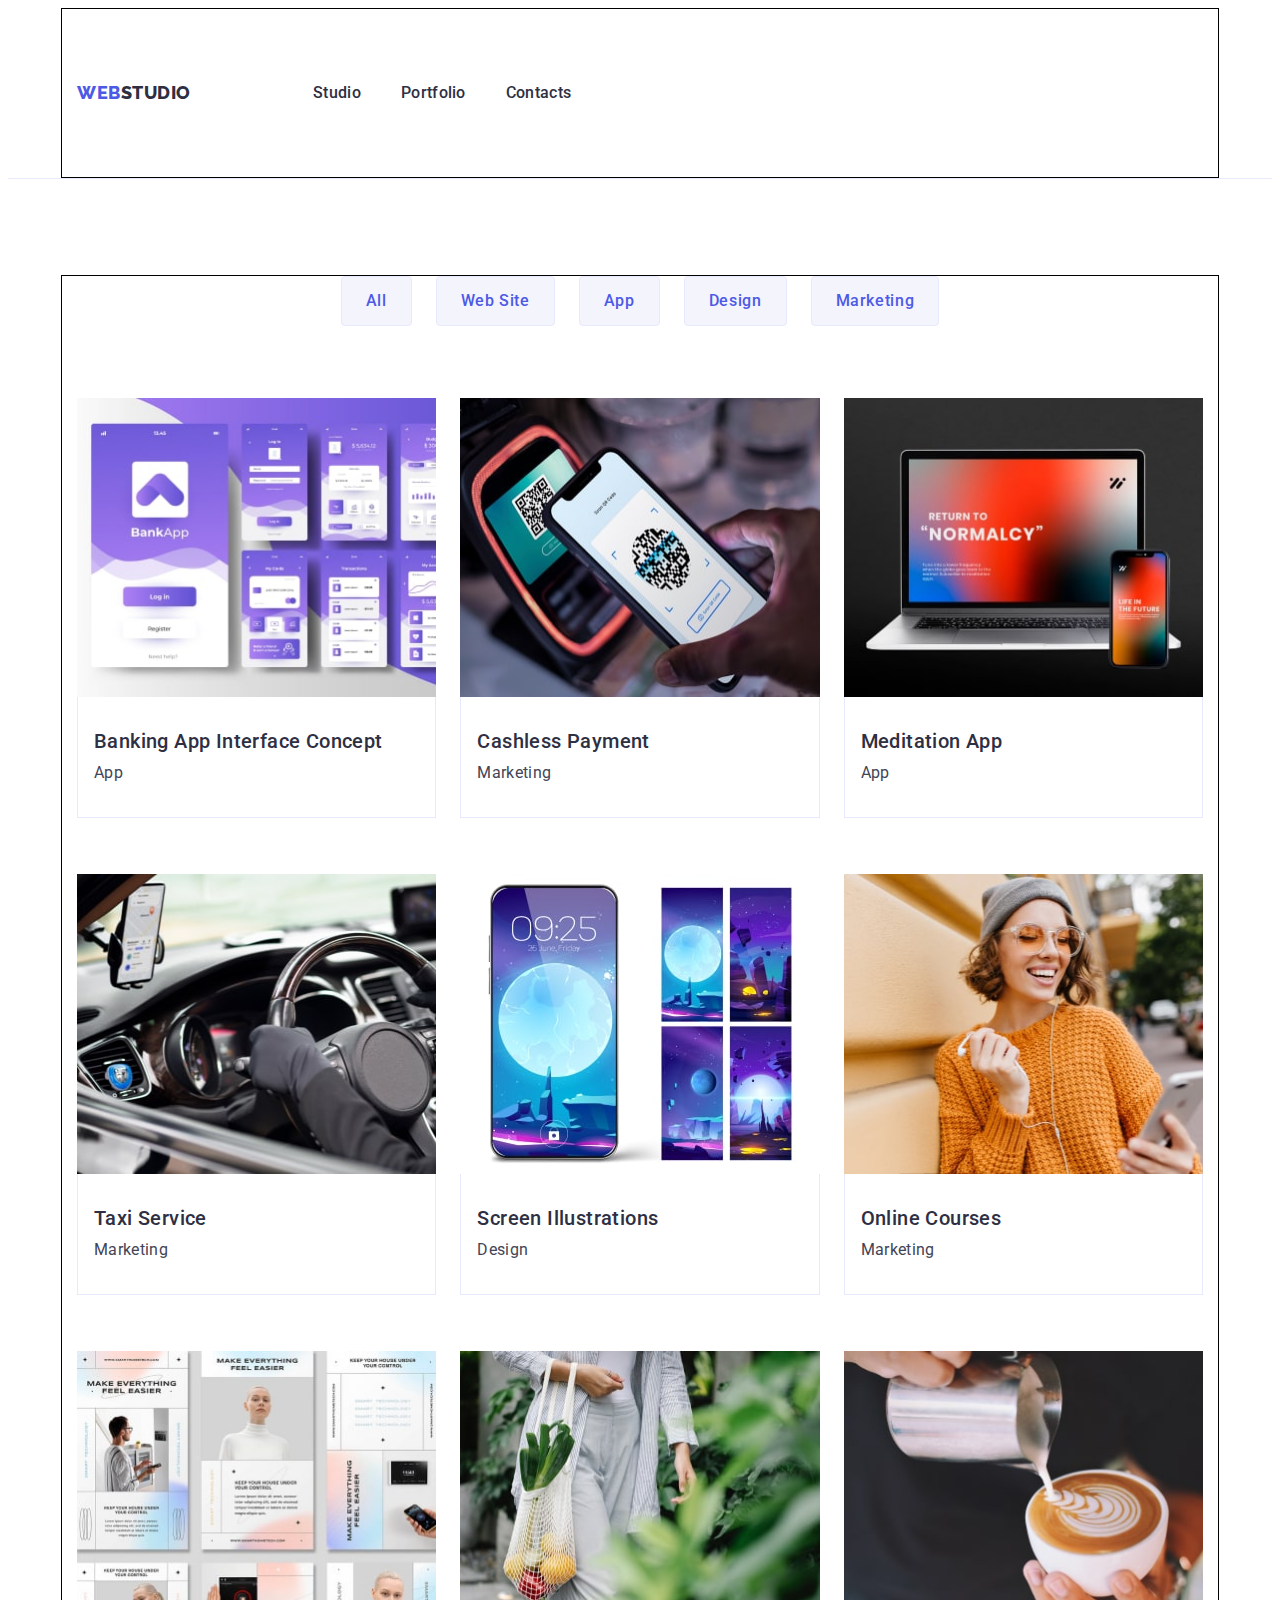
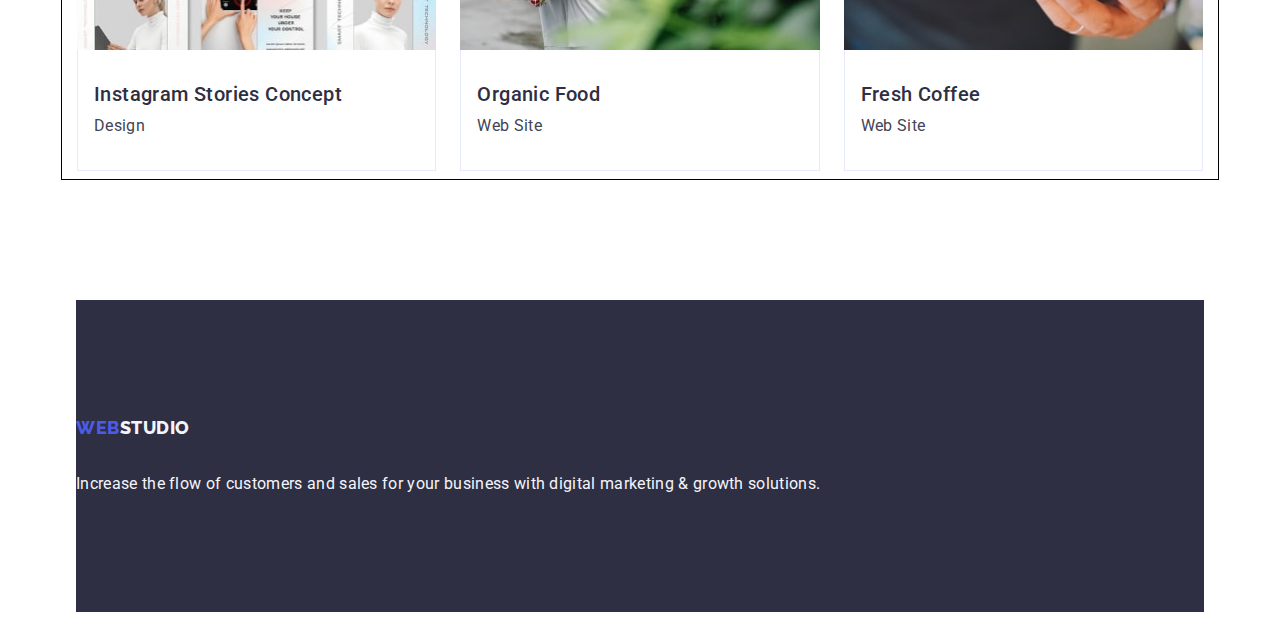
==== commit ed3fd190: "." ====
--- a/portfolio.html
+++ b/portfolio.html
@@ -21,41 +21,39 @@
   </head>
   <body>
     <header class="header">
-      < class="container container-header">
-          <nav class="header-navigation">
-            <a class="header-logo link" href="./index.html"
-              >Web<span class="header-logo-second">Studio</span></a
-            >
-            <ul class="header-list list">
-              <li class="header-item">
-                <a class="header-link link" href="./index.html">Studio</a>
-              </li>
-              <li class="header-item">
-                <a class="header-link link" href="./portfolio.html"
-                  >Portfolio</a
-                >
-              </li>
-              <li class="header-item">
-                <a class="header-link link" href="">Contacts</a>
-              </li>
-            </ul>
-          </nav>
-          <address class="header-mailto">
-            <ul class="header-mailto-list list">
-              <li class="header-mailto-item">
-                <a
-                  class="header-mailto-link link"
-                  href="mailto:info@devstudio.com"
-                  >info@devstudio.com</a
-                >
-              </li>
-              <li class="header-mailto-item">
-                <a class="header-mailto-link link" href="tel:+110001111111"
-                  >+11 (000) 111-11-11</a
-                >
-              </li>
-            </ul>
-          </address>
+      <div class="container-header container">
+        <nav class="header-navigation">
+          <a class="header-logo link" href="./index.html"
+            >Web<span class="header-logo-second">Studio</span></a
+          >
+          <ul class="header-list list">
+            <li class="header-item">
+              <a class="header-link link" href="./index.html">Studio</a>
+            </li>
+            <li class="header-item">
+              <a class="header-link link" href="./portfolio.html">Portfolio</a>
+            </li>
+            <li class="header-item">
+              <a class="header-link link" href="">Contacts</a>
+            </li>
+          </ul>
+        </nav>
+        <address class="header-mailto">
+          <ul class="header-mailto-list list">
+            <li class="header-mailto-item">
+              <a
+                class="header-mailto-link link"
+                href="mailto:info@devstudio.com"
+                >info@devstudio.com</a
+              >
+            </li>
+            <li class="header-mailto-item">
+              <a class="header-mailto-link link" href="tel:+110001111111"
+                >+11 (000) 111-11-11</a
+              >
+            </li>
+          </ul>
+        </address>
       </div>
     </header>
     <main>
--- a/css/style.css
+++ b/css/style.css
@@ -310,7 +310,6 @@
 
 .team-item-name {
   padding: 32px 0;
-  margin-bottom: 8px;
 }
 
 .team-img {
@@ -328,6 +327,7 @@
   line-height: 1.2em;
   letter-spacing: 0.02em;
   text-align: center;
+  margin-bottom: 8px;
 }
 .team-text {
   background-color: var(--white, #fff);
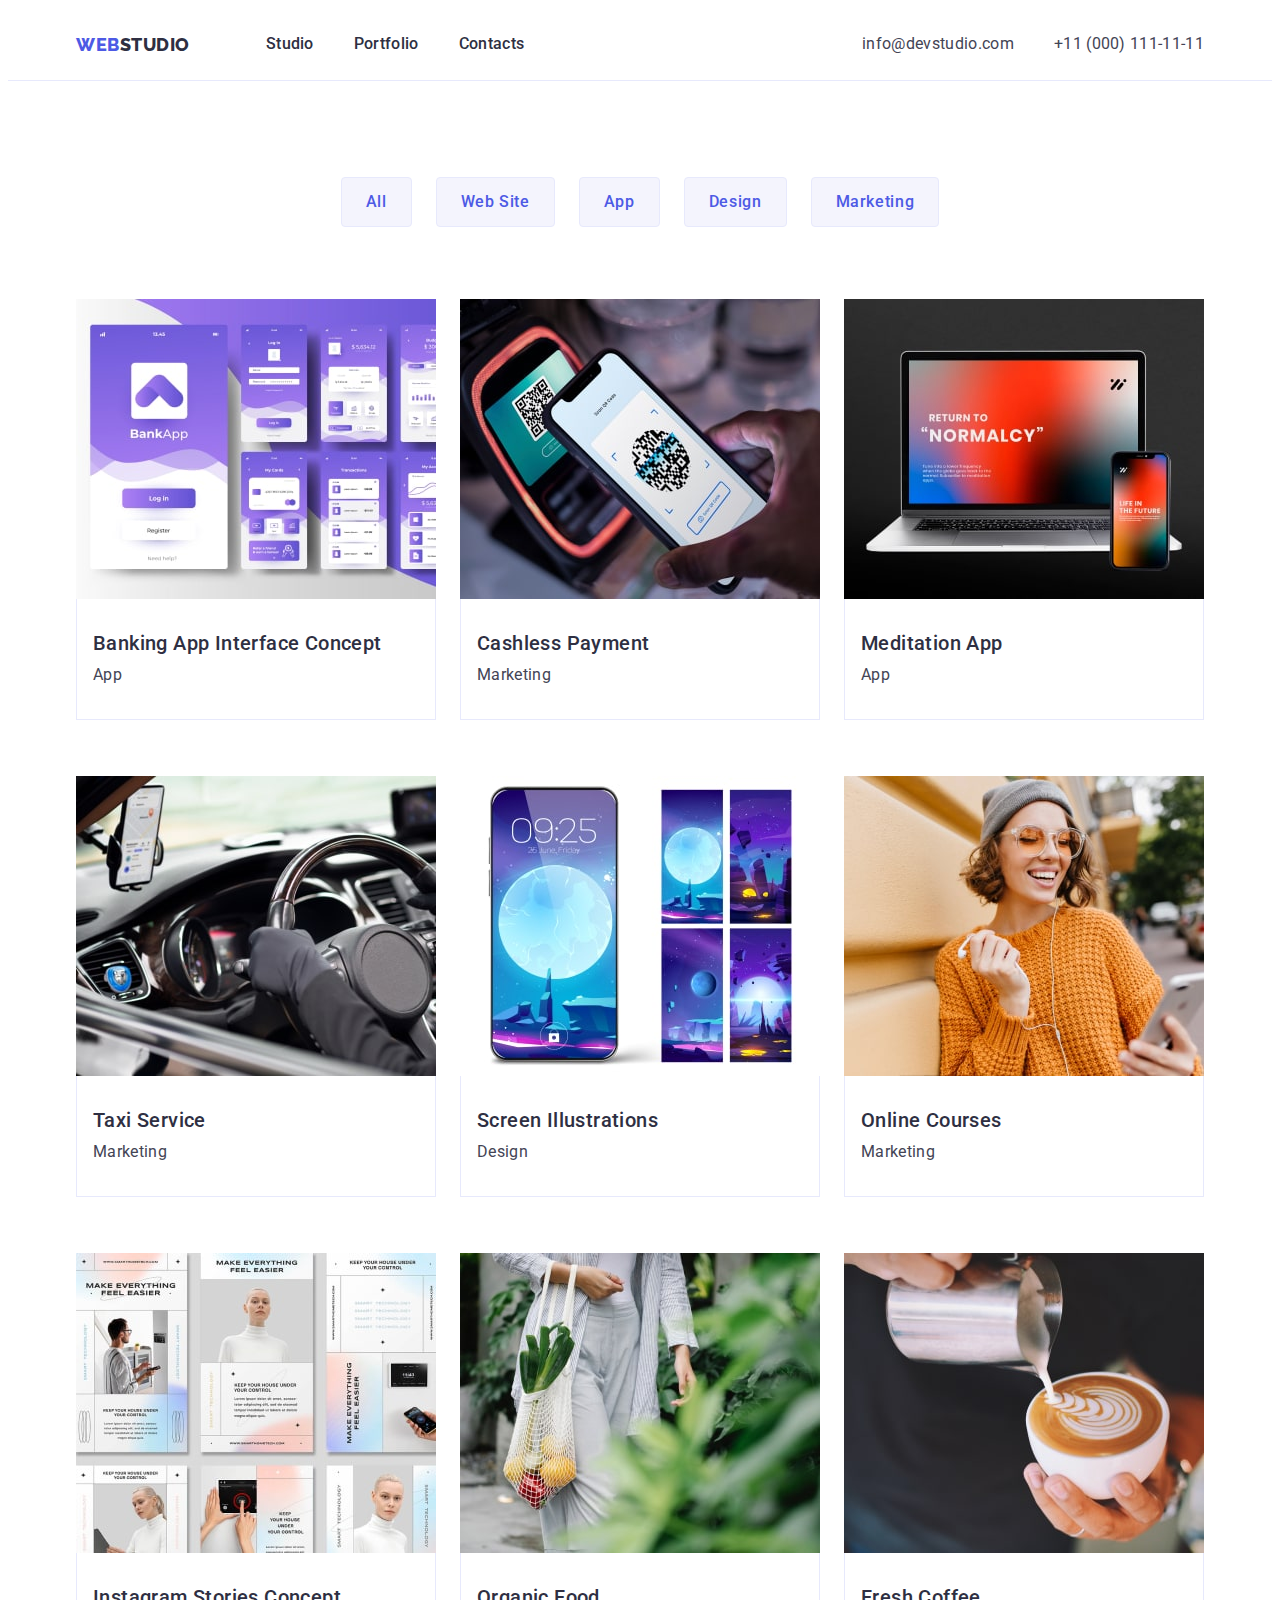
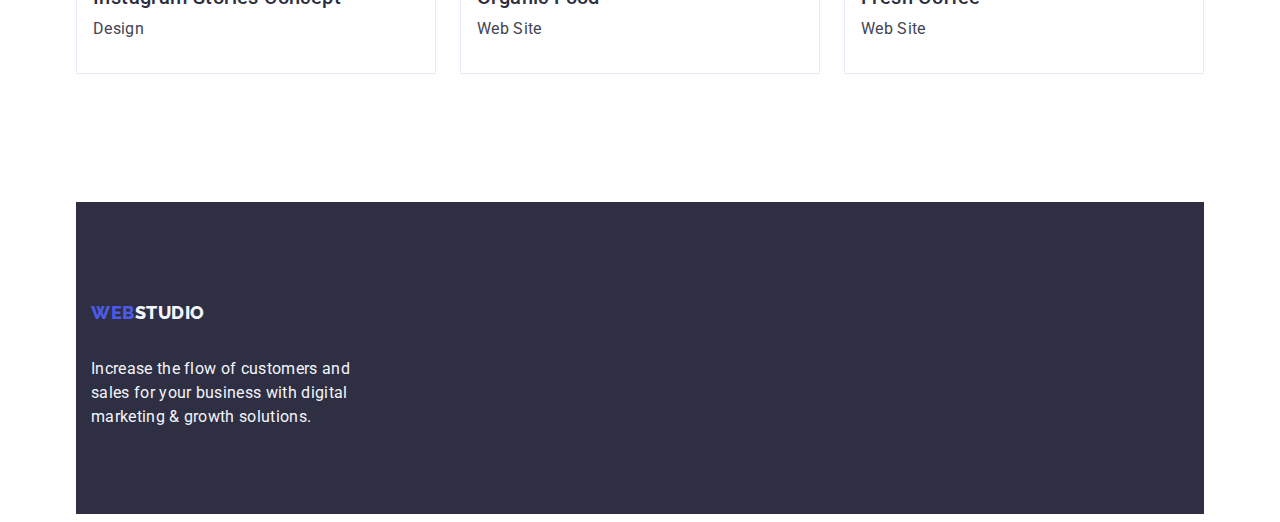
==== commit 0037d87b: "end" ====
--- a/portfolio.html
+++ b/portfolio.html
@@ -228,7 +228,7 @@
       </section>
     </main>
     <footer class="footer">
-      <div>
+      <div class="container">
         <a class="footer-logo link" href="./index.html"
           >Web<span class="footer-logo-second">Studio</span></a
         >
--- a/css/style.css
+++ b/css/style.css
@@ -107,12 +107,10 @@
   width: 1158px;
   padding: 0 15px;
   margin: 0 auto;
-  border: 1px solid #000;
 }
 
 .container-header {
   display: flex;
-  width: 1158px;
 }
 
 .header {
@@ -129,7 +127,6 @@
   letter-spacing: 0.03em;
   text-transform: uppercase;
   text-decoration: none;
-  width: 44px;
   padding: 25.5px 0 25.5px 0;
   margin-right: 76px;
 }
@@ -137,21 +134,17 @@
 .header-logo-second {
   color: var(--navyblue, #2e2f42);
   width: 71px;
-  margin-right: 76px;
 }
 
 .header-navigation {
   display: flex;
   align-items: center;
-  gap: 40px;
 }
 
 .header-list {
-  margin: 0 832px 0 76px;
   display: flex;
   gap: 40px;
   flex-direction: row;
-  padding: 24px 0 24px 0;
 }
 
 .header-link {
@@ -167,18 +160,20 @@
 
 .header-mailto {
   font-style: normal;
+  margin-left: auto;
 }
 
 .header-mailto-list {
   display: flex;
   gap: 40px;
+}
+
+.header-mailto-item {
+}
+
+.header-mailto-link {
+  display: block;
   padding: 24px 0;
-}
-
-.header-mailto-item {
-}
-
-.header-mailto-link {
   color: var(--slate, #434455);
   font-size: 16px;
   line-height: 1.5em;
@@ -368,7 +363,7 @@
   font-size: 16px;
   line-height: 1.5em;
   letter-spacing: 0.02em;
-  display: block;
+  max-width: 264px;
   margin-top: 17.5px;
 }
 
